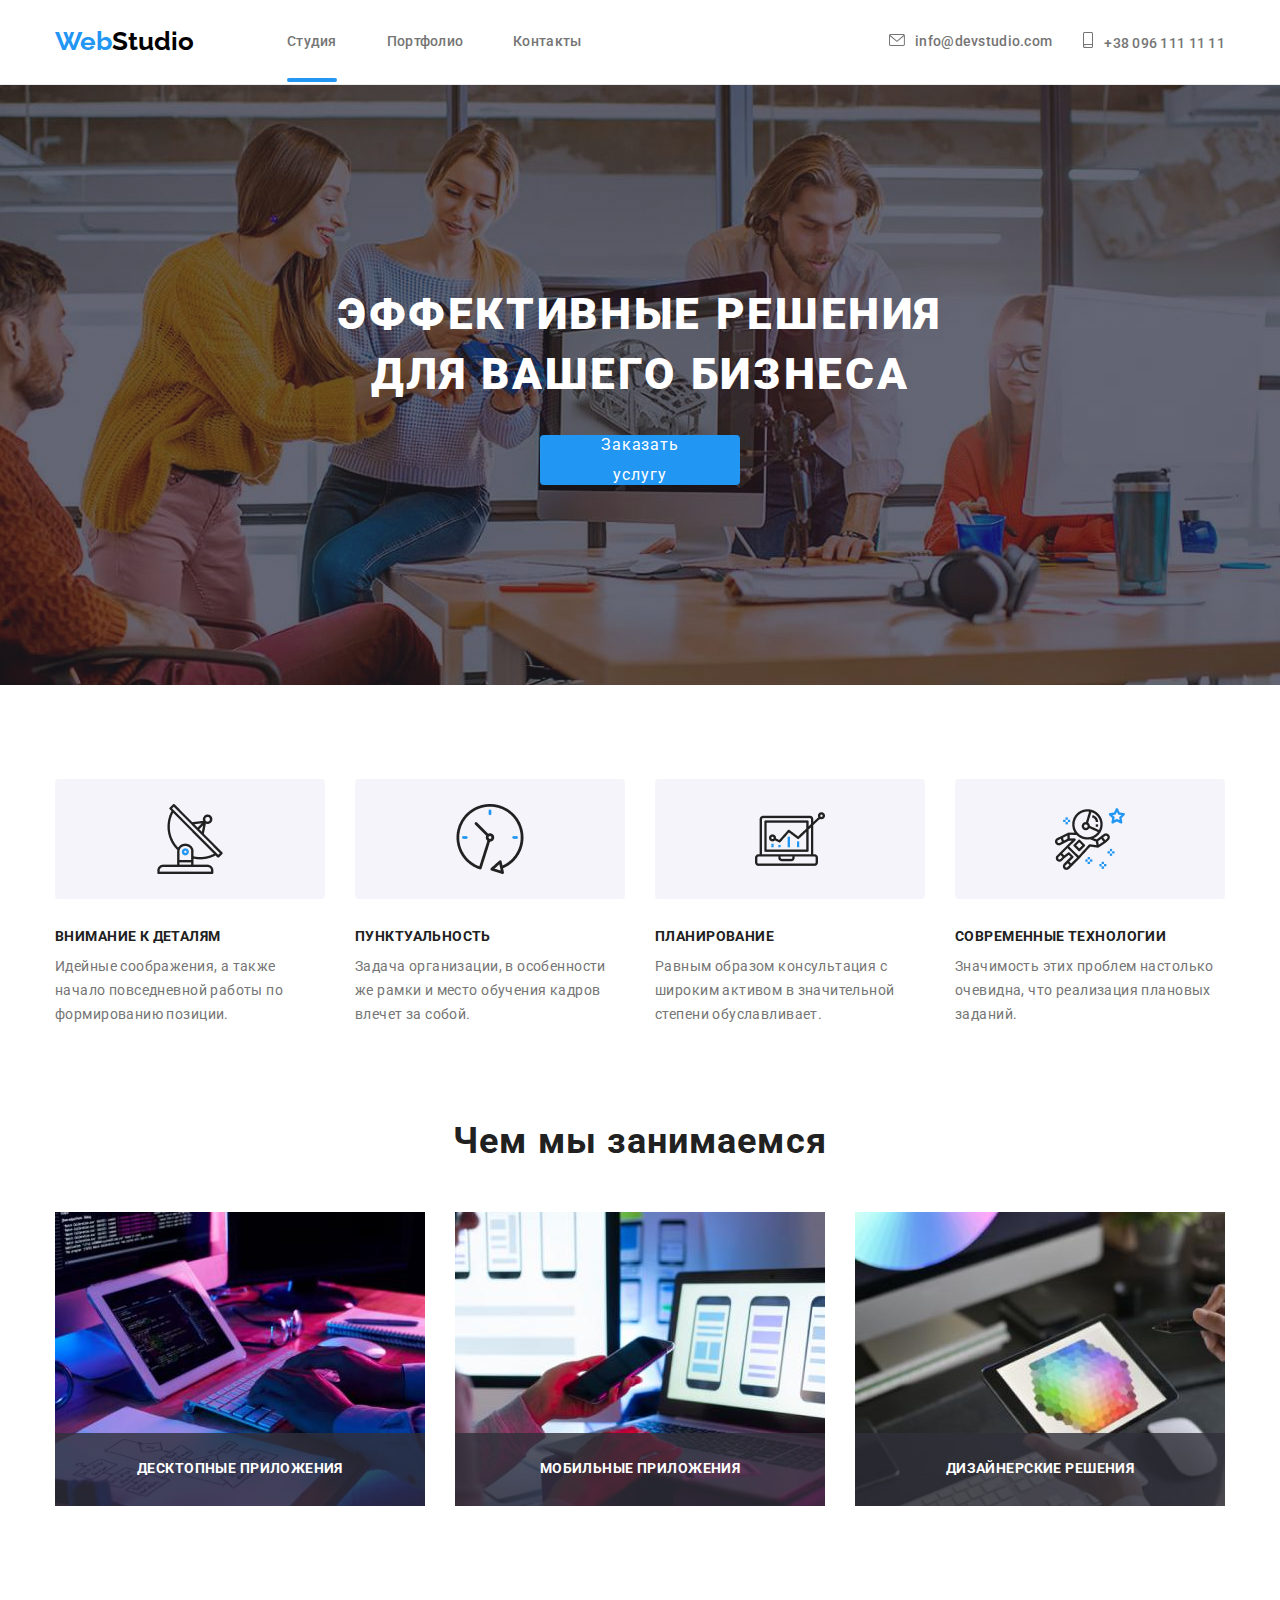
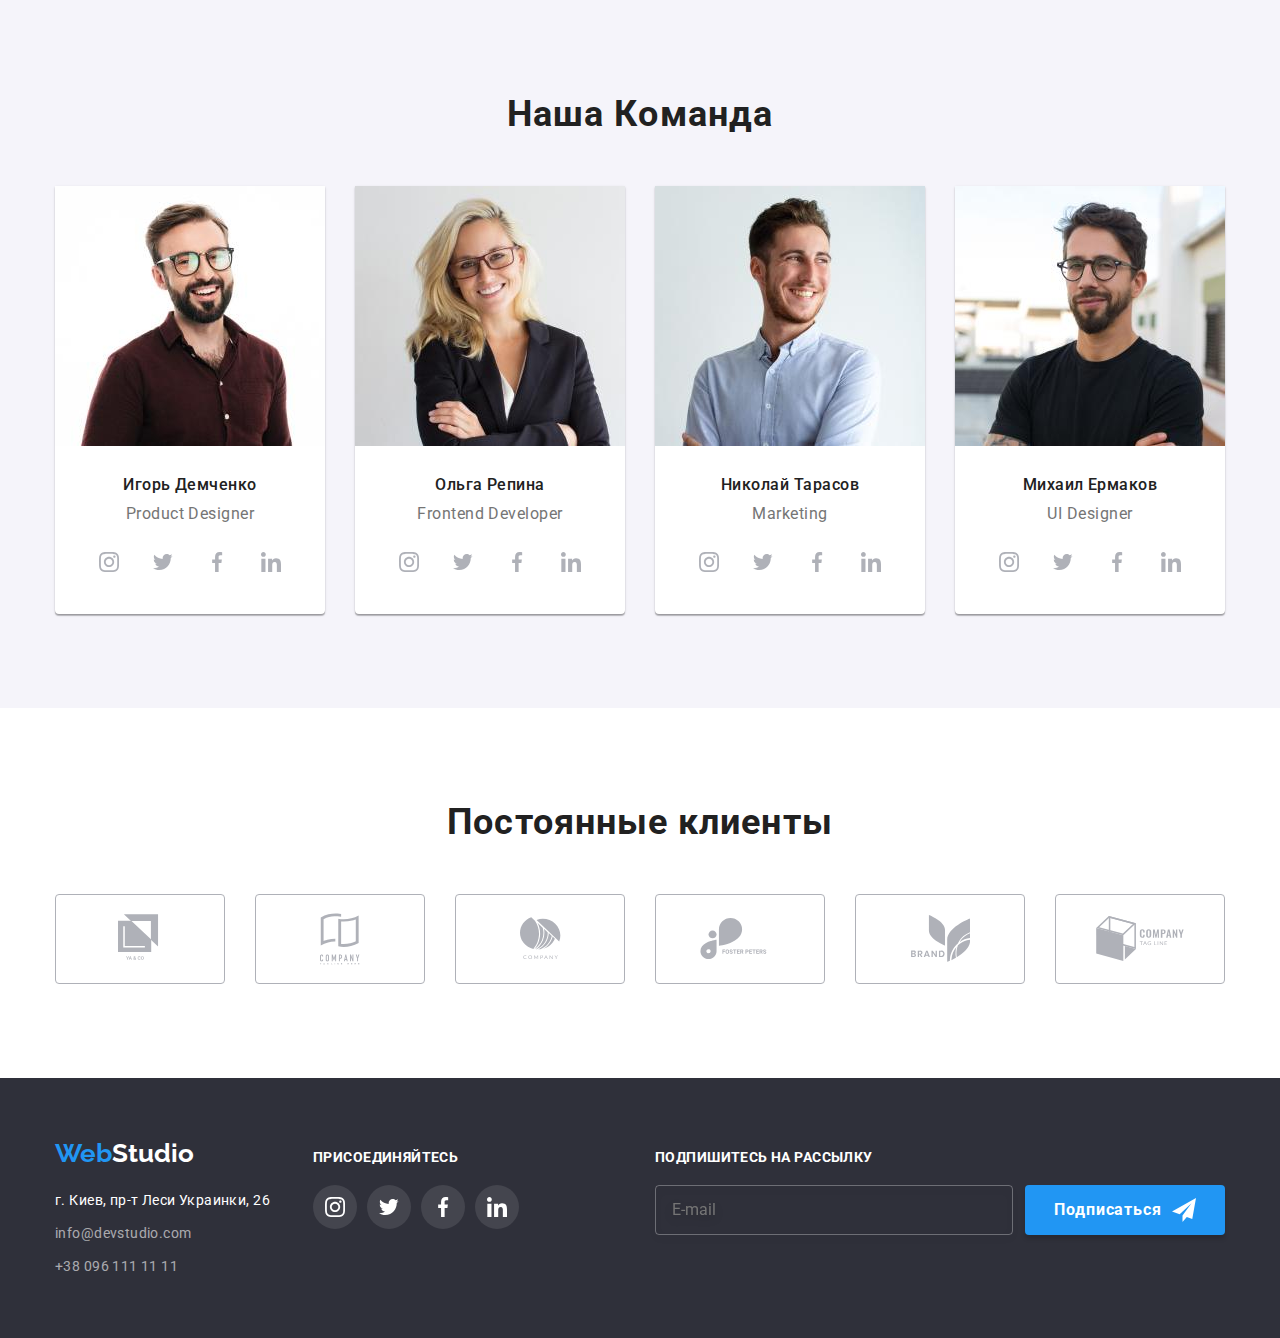
==== index.html @ f01209f8 "Резерв" ====
<!DOCTYPE html>
<html lang="ru">

<head>
  <meta charset="UTF-8" />
  <meta http-equiv="X-UA-Compatible" content="IE=edge" />
  <meta name="viewport" content="width=device-width, initial-scale=1.0" />
  <title>Document</title>
  <link rel="preconnect" href="https://fonts.gstatic.com" />
  <link href="https://fonts.googleapis.com/css2?family=Raleway:wght@700&family=Roboto:wght@400;500;700;900&display=swap"
    rel="stylesheet" />
  <link rel="stylesheet"
    href="https://cdnjs.cloudflare.com/ajax/libs/modern-normalize/1.0.0/modern-normalize.min.css" />
  <link rel="stylesheet" href="./css/main.min.css" />
</head>

<body>
  <!--Шапка-->
  <header class="page-header">
    <div class="container">
      <nav class="site-nav">
        <a class="site-nav__logo" href="./index.html">
          <span class="logo__word">Web</span><span class="logo__secword">Studio</span></a>
        <ul class="site-nav__list">
          <li class="site-nav__item">
            <a href="./index.html" class="site-nav__link site-nav__link--current">Студия</a>
          </li>
          <li class="site-nav__item">
            <a href="./portfolio.html" class="site-nav__link">Портфолио</a>
          </li>
          <li class="site-nav__item">
            <a href="/Контакты" class="site-nav__link">Контакты</a>
          </li>
        </ul>
        <ul class="site-nav__contacts">
          <li class="site-nav__contacts--list">
            <a href="mailto:info@devstudio.com" class="site-nav__link"><svg class="site-nav__icon--envelope" width="16" height="12">
                <use href="./images/icons.svg#icon-envelope"></use>
              </svg>info@devstudio.com</a>
          </li>
          <li class="site-nav__contacts--list">
            <a href="tel:+380961111111" class="site-nav__link">
              <svg class="site-nav__icon--smartphone" width="12" height="16">
                <use href="./images/icons.svg#icon-smartphone"></use>
              </svg>+38 096 111 11 11</a>
          </li>
        </ul>
      </nav>
    </div>
  </header>
  <main>
    <section class="hero">
      <div class="container">
        <h1 class="hero__title">
          Эффективные решения <br />
          для вашего бизнеса
        </h1>
        <a href="#" class="hero__button" data-modal-open>Заказать услугу</a>
      </div>
    </section>
          
            <!--Особенности-->
    <section class="features">
      <div class="container">
        <h2 class="features__title">Наши преимущества</h2>

        <ul class="advantages">
          <li class="advantages__item advantages__icon--antena">
            <h3 class="advantages__title">Внимание к деталям</h3>
            <p class="advantages__text">
              Идейные соображения, а также начало повседневной работы по
              формированию позиции.
            </p>
          </li>

          <li class="advantages__item advantages__icon--clock">
            <h3 class="advantages__title">Пунктуальность</h3>
            <p class="advantages__text">
              Задача организации, в особенности же рамки и место обучения
              кадров влечет за собой.
            </p>
          </li>

          <li class="advantages__item advantages__icon--diagram">
            <h3 class="advantages__title">Планирование</h3>
            <p class="advantages__text">
              Равным образом консультация с широким активом в значительной
              степени обуславливает.
            </p>
          </li>

          <li class="advantages__item advantages__icon--astronaut">
            <h3 class="advantages__title">Современные технологии</h3>
            <p class="advantages__text">
              Значимость этих проблем настолько очевидна, что реализация
              плановых заданий.
            </p>
          </li>
        </ul>
      </div>
    </section>

    <!--Чем мы занимаемся-->
    <section class="specialisation">
      <div class="container">
        <div class="specialisation__container">
          <h2 class="specialisation__title">Чем мы занимаемся</h2>
        </div>
        <ul class="thumb">
          <li class="thumb__photo">
            <img src="./images/workingtime.jpg" alt="Работа над проектом" width="370" />
            <p class="thumb__title">Десктопные приложения</p>
          </li>
          <li class="thumb__photo">
            <img src="./images/appcreating.jpg" alt="Разработка приложения" width="370" />
            <p class="thumb__title">Мобильные приложения</p>
          </li>
          <li class="thumb__photo">
            <img src="./images/palitra.jpg" alt="Палитра цветов" width="370" />
            <p class="thumb__title">Дизайнерские решения</p>
          </li>
        </ul>
      </div>
    </section>

    <!--Наша Команда-->
    <section class="our-team">
      <div class="container">
        <h2 class="our-team__title">Наша Команда</h2>
        <ul class="our-team__list">
          <li class="our-team__item">
            <img src="./images/IgorDemchenko.jpg" alt="Игорь Демченко" width="270" />
            <div class="cards">
              <h3 class="cards__title">Игорь Демченко</h3>
              <p class="cards__profession">Product Designer</p>
            </div>
            <ul class="socials">
              <li class="social__item">
                <a href="#" class="social__link">
                  <svg  width="20" height="20">
                    <use href="./images/icons.svg#icon-instagram"></use>
                  </svg></a>
              </li>
              <li class="social__item">
                <a href="#" class="social__link">
                  <svg  width="20" height="20">
                    <use href="./images/icons.svg#icon-bird"></use>
                  </svg></a>
              </li>
              <li class="social__item">
                <a href="#" class="social__link">
                  <svg width="20" height="20">
                    <use href="./images/icons.svg#icon-facebook"></use>
                  </svg></a>
              </li>
              <li class="social__item">
                <a href="#" class="social__link">
                  <svg width="20" height="20">
                    <use href="./images/icons.svg#icon-linkedin"></use>
                  </svg></a>
              </li>
            </ul>
          </li>

          <li class="our-team__item">
            <img src="./images/OlgaRepina.jpg" alt="Ольга Репина" width="270" />
            <div class="cards">
              <h3 class="cards__title">Ольга Репина</h3>
              <p class="cards__profession">Frontend Developer</p>
            </div>
            <ul class="socials">
              <li class="social__item">
                <a href="#" class="social__link">
                  <svg  width="20" height="20">
                    <use href="./images/icons.svg#icon-instagram"></use>
                  </svg></a>
              </li>
              <li class="social__item">
                <a href="#" class="social__link">
                  <svg  width="20" height="20">
                    <use href="./images/icons.svg#icon-bird"></use>
                  </svg></a>
              </li>
              <li class="social__item">
                <a href="#" class="social__link">
                  <svg  width="20" height="20">
                    <use href="./images/icons.svg#icon-facebook"></use>
                  </svg></a>
              </li>
              <li class="social__item">
                <a href="#" class="social__link">
                  <svg width="20" height="20">
                    <use href="./images/icons.svg#icon-linkedin"></use>
                  </svg></a>
              </li>
            </ul>
          </li>

          <li class="our-team__item">
            <img src="./images/NicolaiTarasov.jpg" alt="Николай Тарасов" width="270" />
            <div class="cards">
              <h3 class="cards__title">Николай Тарасов</h3>
              <p class="cards__profession">Marketing</p>
            </div>
            <ul class="socials">
              <li class="social__item">
                <a href="#" class="social__link">
                  <svg  width="20" height="20">
                    <use href="./images/icons.svg#icon-instagram"></use>
                  </svg></a>
              </li>
              <li class="social__item">
                <a href="#" class="social__link">
                  <svg  width="20" height="20">
                    <use href="./images/icons.svg#icon-bird"></use>
                  </svg></a>
              </li>
              <li class="social__item">
                <a href="#" class="social__link">
                  <svg  width="20" height="20">
                    <use href="./images/icons.svg#icon-facebook"></use>
                  </svg></a>
              </li>
              <li class="social__item">
                <a href="#" class="social__link">
                  <svg width="20" height="20">
                    <use href="./images/icons.svg#icon-linkedin"></use>
                  </svg></a>
              </li>
            </ul>
          </li>

          <li class="our-team__item">
            <img src="./images/MikhailErmakov.jpg" alt="Михаил Ермаков" width="270" />
            <div class="cards">
              <h3 class="cards__title">Михаил Ермаков</h3>
              <p class="cards__profession">UI Designer</p>
            </div>
            <ul class="socials">
              <li class="social__item">
                <a href="#" class="social__link">
                  <svg  width="20" height="20">
                    <use href="./images/icons.svg#icon-instagram"></use>
                  </svg></a>
              </li>
              <li class="social__item">
                <a href="#" class="social__link">
                  <svg  width="20" height="20">
                    <use href="./images/icons.svg#icon-bird"></use>
                  </svg></a>
              </li>
              <li class="social__item">
                <a href="#" class="social__link">
                  <svg  width="20" height="20">
                    <use href="./images/icons.svg#icon-facebook"></use>
                  </svg></a>
              </li>
              <li class="social__item">
                <a href="#" class="social__link">
                  <svg width="20" height="20">
                    <use href="./images/icons.svg#icon-linkedin"></use>
                  </svg></a>
              </li>
            </ul>
          </li>
        </ul>
      </div>
    </section>

    <!--Постоянные клиенты-->

    <section class="clients">
      <div class="container">
        <h2 class="clients__title">Постоянные клиенты</h2>
        <ul class="clients__list">
          <li class="clients__item">
            <a href="#" class="clients__link">
              <svg  width="44.27" height="49.23">
                <use href="./images/icons.svg#icon-logo-1"></use>
              </svg>
            </a>
          </li>

          <li class="clients__item">
            <a href="#" class="clients__link">
              <svg width="40" height="52">
                <use href="./images/icons.svg#icon-logo-2"></use>
              </svg>
            </a>
          </li>

          <li class="clients__item">
            <a href="#" class="clients__link">
              <svg width="41" height="42.6">
                <use href="./images/icons.svg#icon-logo-3"></use>
              </svg>
            </a>
          </li>

          <li class="clients__item">
            <a href="#" class="clients__link">
              <svg width="79.66" height="42.02">
                <use href="./images/icons.svg#icon-logo-4"></use>
              </svg>
            </a>
          </li>

          <li class="clients__item">
            <a href="#" class="clients__link">
              <svg width="59" height="47">
                <use href="./images/icons.svg#icon-logo-5"></use>
              </svg>
            </a>
          </li>

          <li class="clients__item">
            <a href="#" class="clients__link">
              <svg  width="88.48" height="45.44">
                <use href="./images/icons.svg#icon-logo-6"></use>
              </svg>
            </a>
          </li>
        </ul>
      </div>
    </section>
  </main>
  <!-- Подвал-->
  <footer class="footer">
        <div class="footer__design container">

      <div class="footer__container">
        <a class="footer__logo" href="./index.html">
          <span class="footer__logo--web">Web</span><span class="footer__logo--studio">Studio</span></a>
        <address>
          <ul class="footer-nav">
            <li class="footer-nav__item">
              <a class="footer-nav__link--address" href="г.Киев,пр-т-Леси-Украинки,26">
                г. Киев, пр-т Леси Украинки, 26</a>
            </li>
            <li class="footer-nav__item">
              <a class="footer-nav__link--contact" href="mailto:info@devstudio.com">info@devstudio.com</a>
            </li>

            <li class="footer-nav__item">
              <a class="footer-nav__link--contact" href="tel:+380961111111">+38 096 111 11 11</a>
            </li>
          </ul>
        </address>
      </div>
      <div class="join">
        <h2 class="join__title">Присоединяйтесь</h2>
        <ul class="join__list">
          <li class="join__item">
            <a href="#" class="join__link">
              <svg  width="20" height="20">
                <use href="./images/icons.svg#icon-instagram"></use>
              </svg></a>
          </li>
          <li class="join__item">
            <a href="#" class="join__link">
              <svg  width="20" height="20">
                <use href="./images/icons.svg#icon-bird"></use>
              </svg></a>
          </li>
          <li class="join__item">
            <a href="#" class="join__link">
              <svg  width="20" height="20">
                <use href="./images/icons.svg#icon-facebook"></use>
              </svg></a>
          </li>
          <li class="join__item">
            <a href="#" class="join__link">
              <svg width="20" height="20">
                <use href="./images/icons.svg#icon-linkedin"></use>
              </svg></a>
          </li>
        </ul>
      </div>
      <div class="form">
        <form>
          <h2 class="form__title">Подпишитесь на рассылку</h2>
          <div class="form__button">
            <input class="form__input" type="text" name="email" placeholder="E-mail" />
            <button type="submit" class="form__btn">
              Подписаться
              <svg class="form__icon--send" width="24" height="24">
                <use href="./images/icons.svg#icon-icon-send"></use>
              </svg>
            </button>
          </div>
        </form>
      </div>
    </div>
    
  </footer>
  <div class="backdrop is-hidden" data-modal>
    <div class="modal">
      <button type="button" class="modal__btn--close" data-modal-close>
        <svg class="modal__icon--close" width="18" height="18">
          <use href="./images/icons.svg#icon-close-modal"></use>
        </svg>
      </button>

      <form class="modal-form" autocomplete="off">
        <h3 class="modal-form__title">Оставьте свои данные, мы вам перезвоним</h3>
        <p class="modal-form__group">
          <label>Имя</label>
          <svg class="modal-form__icon--user" width="18" height="18">
            <use href="./images/icons.svg#icon-person-black"></use>
          </svg>
          <input class="modal-form__input" type="text" name="username" />
        </p>

        <p class="modal-form__group">
          <label>Телефон</label>

          <svg class="modal-form__icon--phone" width="18" height="18">
            <use href="./images/icons.svg#icon-phone-black"></use>
          </svg>
          <input class="modal-form__input" type="tel" name="tel" />
        </p>

        <p class="modal-form__group">
          <label>Почта</label>
          <input class="modal-form__input" type="email" name="email" />
          <svg class="modal-form__icon--email" width="18" height="18">
            <use href="./images/icons.svg#icon-email-black"></use>
          </svg>
        </p>

        <p class="modal-form__group">
          <label>Комментарий</label>
          <textarea class="modal-form__text--area" name="comments" rows="10" placeholder="Введите текст"></textarea>
        </p>

        <label class="modal-form__checkbox">
          <input class="modal-form__checkbox--input" type="checkbox" name="newsletter" />
          <span class="modal-form__icon--agree"></span>
          Соглашаюсь с рассылкой и принимаю
          <a href=" " class="modal-form__conditions">Условия договора</a>
        </label>

        <button class="modal-form__btn" type="submit">Отправить</button>
      </form>
    </div>
  </div>
  <script src="./js/modal.js"></script>
</body>

</html>
---- css/main.min.css ----
html{-webkit-box-sizing:border-box;box-sizing:border-box}*,*::before,*::after{-webkit-box-sizing:inherit;box-sizing:inherit}body{margin:0;font-family:Roboto;color:#212121}a{text-decoration:none}ul{padding:0;margin:0;list-style:none}h1,h2,h3,h4,h5,h6{margin:0}img{display:block;max-width:100%}p{color:#757575;font-size:14px}.container{width:1200px;padding-right:15px;padding-left:15px;margin-left:auto;margin-right:auto}.container-box{display:-webkit-box;display:-ms-flexbox;display:flex}.section{margin-top:0;margin-bottom:0}.what-we-do{margin:0;padding:0}.site-nav__logo{display:-webkit-box;display:-ms-flexbox;display:flex;padding-top:24px;padding-bottom:25px;margin:0;font-family:Raleway;font-weight:bold;font-size:26px;line-height:1.19;color:#000;text-decoration:none}.logo__word{color:#2196f3}.logo__secword{color:#000}.page-header{border-bottom:1px solid #ececec;min-height:80px}.site-nav{-webkit-box-align:center;-ms-flex-align:center;align-items:center;display:-webkit-box;display:-ms-flexbox;display:flex}.site-nav__list{margin-left:93px;-webkit-box-align:center;-ms-flex-align:center;align-items:center;display:-webkit-box;display:-ms-flexbox;display:flex}.site-nav__link{padding-top:32px;padding-bottom:32px;font-weight:500;font-size:14px;line-height:1.14;letter-spacing:0.02em;color:#212121;-webkit-transition:color 250ms cubic-bezier(0.4, 0, 0.2, 1),fill 250ms cubic-bezier(0.4, 0, 0.2, 1);transition:color 250ms cubic-bezier(0.4, 0, 0.2, 1),fill 250ms cubic-bezier(0.4, 0, 0.2, 1)}.site-nav__link:hover,.site-nav__link:focus{color:#2196f3}.site-nav__link--page{color:#2196f3}.site-nav__link--current{position:relative;font-weight:500;font-size:14px;text-decoration:none;letter-spacing:0.02em;line-height:1.15;color:#212121;padding:10px 0 10px 0;text-decoration:none;-webkit-transition:color 250ms cubic-bezier(0.4, 0, 0.2, 1),fill 250ms cubic-bezier(0.4, 0, 0.2, 1);transition:color 250ms cubic-bezier(0.4, 0, 0.2, 1),fill 250ms cubic-bezier(0.4, 0, 0.2, 1)}.site-nav__link--current::after{content:'';position:absolute;display:block;width:100%;height:4px;margin-top:28px;border-radius:2px;background-color:#2196f3;-webkit-transition:opacity 250ms cubic-bezier(0.4, 0, 0.2, 1);transition:opacity 250ms cubic-bezier(0.4, 0, 0.2, 1)}.site-nav__contacts{-webkit-box-pack:center;-ms-flex-pack:center;justify-content:center;margin-left:auto;-webkit-box-align:center;-ms-flex-align:center;align-items:center;display:-webkit-box;display:-ms-flexbox;display:flex}.site-nav__item+.site-nav__item{margin-left:50px;padding:0}.site-nav__contacts--list{fill:#757575;color:#757575;display:-webkit-inline-box;display:-ms-inline-flexbox;display:inline-flex;padding:0;-webkit-box-align:center;-ms-flex-align:center;align-items:center;margin-left:30px;border:none}.site-nav__contacts--list:hover,.site-nav__contacts--list:focus{fill:#2196f3}.site-nav__contacts--list:first-child{margin-left:0px}.site-nav__link{margin:0;display:block;padding-top:32px;padding-bottom:32px;font-weight:500;font-size:14px;line-height:1.14;letter-spacing:0.02em;color:#757575;-webkit-transition:color 250ms cubic-bezier(0.4, 0, 0.2, 1),fill 250ms cubic-bezier(0.4, 0, 0.2, 1);transition:color 250ms cubic-bezier(0.4, 0, 0.2, 1),fill 250ms cubic-bezier(0.4, 0, 0.2, 1)}.site-nav__link:hover,.site-nav__link:focus{color:#2196f3}.site-nav__icon--envelope{margin-right:10px}.site-nav__icon--smartphone{margin-right:10px}.hero{max-width:1600px;height:600px;padding-bottom:200px;padding-top:200px;margin-right:auto;margin-left:auto;text-align:center;background:#2f303a;background-image:-webkit-gradient(linear, left top, right top, from(rgba(47,48,58,0.4)), to(rgba(47,48,58,0.4))),url(../images/hero.jpg);background-image:linear-gradient(to right, rgba(47,48,58,0.4), rgba(47,48,58,0.4)),url(../images/hero.jpg);background-position:center}.hero__title{text-align:center;margin-top:0;margin-bottom:30px;font-weight:900;font-size:44px;line-height:1.36;letter-spacing:0.06em;text-transform:uppercase;color:#fff}.hero__button{padding:10px 32px;margin:inherit;width:200px;height:50px;background-color:#2196f3;border-radius:4px;color:#fff;cursor:pointer;font-size:16px;line-height:1.87;display:-webkit-box;display:-ms-flexbox;display:flex;-webkit-box-align:center;-ms-flex-align:center;align-items:center;text-align:center;letter-spacing:0.06em;-webkit-transition:background-color 250ms cubic-bezier(0.4, 0, 0.2, 1),color 250ms cubic-bezier(0.4, 0, 0.2, 1);transition:background-color 250ms cubic-bezier(0.4, 0, 0.2, 1),color 250ms cubic-bezier(0.4, 0, 0.2, 1)}.hero__button:hover,.hero__button:focus{color:#f5f5d7;background-color:#0089fa}.features{padding:94px 0 94px 0}.features__title{overflow:hidden;position:absolute;clip:rect(1px 1px 1px 1px);clip:rect(1px, 1px, 1px, 1px);padding:0;border:0;height:1px;width:1px}.advantages{display:-webkit-box;display:-ms-flexbox;display:flex}.advantages__title{margin-top:0;margin-bottom:0;font-weight:bold;font-size:14px;line-height:1.14;letter-spacing:0.03em;text-transform:uppercase;color:#212121}.advantages__text{margin:0;margin-top:10px;font-size:14px;line-height:1.71;letter-spacing:0.03em;color:#757575}.advantages__item:not(:last-child){margin-right:30px}.advantages__item.advantages__icon--antena::before{content:'';display:block;width:270px;height:120px;margin-bottom:30px;background:#f5f4fa;background-image:url("../images/Group.png");background-size:70px 70px contain;background-repeat:no-repeat;background-position:center;border-radius:4px}.advantages__item.advantages__icon--clock::before{content:'';display:block;width:270px;height:120px;margin-bottom:30px;background:#f5f4fa;background-image:url("../images/clock.png");background-size:70px 70px contain;background-repeat:no-repeat;background-position:center;border-radius:4px}.advantages__item.advantages__icon--diagram::before{content:'';display:block;width:270px;height:120px;margin-bottom:30px;background:#f5f4fa;background-image:url("../images/diagram.png");background-size:70px 70px contain;background-repeat:no-repeat;background-position:center;border-radius:4px}.advantages__item.advantages__icon--astronaut::before{content:'';display:block;width:270px;height:120px;margin-bottom:30px;background:#f5f4fa;background-image:url("../images/astronaut.png");background-size:70px 70px contain;background-repeat:no-repeat;background-position:center;border-radius:4px}.specialisation{padding-bottom:94px}.specialisation__container{margin:0;padding:0}.specialisation__title{margin:0;font-size:36px;line-height:1.16;text-align:center;letter-spacing:0.03em;color:#212121}.thumb{margin-top:50px;display:-webkit-box;display:-ms-flexbox;display:flex}.thumb .thumb__photo{max-width:100%;margin-right:30px}.thumb .thumb__photo.thumb__photo:first-child{margin-left:0px}.thumb .thumb__photo.thumb__photo:last-child{margin-right:0px}.thumb__photo{position:relative}.thumb__title{position:absolute;content:'';bottom:0;right:0;margin:0;padding:27px;width:100%;height:25%;background:rgba(47,48,58,0.8);font-weight:bold;font-size:14px;line-height:16px;text-align:center;letter-spacing:0.03em;text-transform:uppercase;color:#fff}.our-team{padding:94px 0;background:#f5f4fa}.our-team__title{margin:0;padding:0;font-size:36px;line-height:1.16;text-align:center;letter-spacing:0.03em;color:#212121}.our-team__list{padding:0;margin-top:50px;display:-webkit-box;display:-ms-flexbox;display:flex;max-width:100%}.our-team__list .our-team__item{margin-left:0;margin-right:30px;margin-top:0;margin-bottom:0;background-color:#fff;-webkit-box-shadow:0px 1px 3px rgba(0,0,0,0.12),0px 1px 1px rgba(0,0,0,0.14),0px 2px 1px rgba(0,0,0,0.2);box-shadow:0px 1px 3px rgba(0,0,0,0.12),0px 1px 1px rgba(0,0,0,0.14),0px 2px 1px rgba(0,0,0,0.2);border-radius:0px 0px 4px 4px}.our-team__list .our-team__item:first-child{margin-left:0px}.our-team__list .our-team__item:last-child{margin-right:0px}.cards{padding:30px 0 16px}.cards__title{font-weight:500;font-size:16px;line-height:1.18;text-align:center;letter-spacing:0.03em;color:#212121}.cards__profession{padding-top:10px;margin:0;font-size:16px;line-height:1.18;text-align:center;letter-spacing:0.03em;color:#757575}.socials{display:-webkit-box;display:-ms-flexbox;display:flex;-webkit-box-pack:center;-ms-flex-pack:center;justify-content:center;-webkit-box-align:center;-ms-flex-align:center;align-items:center}.social__item:not(:last-child){margin-right:10px}.social__link{display:-webkit-box;display:-ms-flexbox;display:flex;-webkit-box-pack:center;-ms-flex-pack:center;justify-content:center;-webkit-box-align:center;-ms-flex-align:center;align-items:center;margin-bottom:30px;width:44px;height:44px;border-radius:50%;-webkit-transition:color 250ms cubic-bezier(0.4, 0, 0.2, 1),fill 250ms cubic-bezier(0.4, 0, 0.2, 1);transition:color 250ms cubic-bezier(0.4, 0, 0.2, 1),fill 250ms cubic-bezier(0.4, 0, 0.2, 1);fill:#afb1b8}.social__link:hover,.social__link:focus{background-color:#2196f3;fill:#fff}.clients{padding:94px 0 94px 0}.clients__title{margin:0;font-size:36px;line-height:1.16;text-align:center;letter-spacing:0.03em;color:#212121}.clients__list{display:-webkit-box;display:-ms-flexbox;display:flex;margin:0px;padding:0px;margin-top:50px}.clients__item:not(:last-child){margin-right:30px}.clients__link{content:'';-webkit-box-pack:center;-ms-flex-pack:center;justify-content:center;-webkit-box-align:center;-ms-flex-align:center;align-items:center;display:-webkit-box;display:-ms-flexbox;display:flex;width:170px;height:90px;border-radius:4px;fill:#afb1b8;border:1px solid #afb1b8;-webkit-transition:color 250ms cubic-bezier(0.4, 0, 0.2, 1),fill 250ms cubic-bezier(0.4, 0, 0.2, 1);transition:color 250ms cubic-bezier(0.4, 0, 0.2, 1),fill 250ms cubic-bezier(0.4, 0, 0.2, 1)}.clients__link:hover,.clients__link:focus{fill:#2196f3;border:1px solid #2196f3}.footer{display:-webkit-box;display:-ms-flexbox;display:flex;-webkit-box-align:baseline;-ms-flex-align:baseline;align-items:baseline;margin-left:auto;margin-right:auto;padding-top:60px;padding-bottom:60px;background-color:#2f303a}.footer__design{display:-webkit-box;display:-ms-flexbox;display:flex;-webkit-box-align:baseline;-ms-flex-align:baseline;align-items:baseline;-webkit-box-pack:justify;-ms-flex-pack:justify;justify-content:space-between}.footer__design__container{margin-right:70px}.footer__logo{display:-webkit-box;display:-ms-flexbox;display:flex;margin-bottom:20px;font-family:Raleway;font-weight:bold;font-size:26px;line-height:1.19;color:#000;text-decoration:none}.footer__logo--web{color:#2196f3}.footer__logo--studio{color:#fff}.footer-nav__item+.footer-nav__item{margin-top:9px}.footer-nav__item:first-child{margin-top:0}.footer-nav__item:last-child{margin-bottom:0}.footer-nav__link--address{font-style:normal;font-size:14px;line-height:1.71;letter-spacing:0.03em;background-color:#2f303a;color:#fff;-webkit-transition:color 250ms cubic-bezier(0.4, 0, 0.2, 1),fill 250ms cubic-bezier(0.4, 0, 0.2, 1);transition:color 250ms cubic-bezier(0.4, 0, 0.2, 1),fill 250ms cubic-bezier(0.4, 0, 0.2, 1)}.footer-nav__link--address:hover,.footer-nav__link--address:focus{color:#2196f3}.footer-nav__link--contact{font-style:normal;font-size:14px;line-height:1.71;letter-spacing:0.03em;background:var(--background);color:rgba(255,255,255,0.6);-webkit-transition:color 250ms cubic-bezier(0.4, 0, 0.2, 1),fill 250ms cubic-bezier(0.4, 0, 0.2, 1);transition:color 250ms cubic-bezier(0.4, 0, 0.2, 1),fill 250ms cubic-bezier(0.4, 0, 0.2, 1)}.footer-nav__link--contact:hover,.footer-nav__link--contact:focus{color:#2196f3}.join{display:inline-block;-webkit-box-align:baseline;-ms-flex-align:baseline;align-items:baseline;left:516px;top:72px;width:206px;height:80px}.join__title{margin-bottom:20px;font-weight:bold;font-size:14px;line-height:16px;letter-spacing:0.03em;text-transform:uppercase;color:#fff}.join__list{display:-webkit-box;display:-ms-flexbox;display:flex}.join__item{display:inline-block;width:44px;height:44px;background-color:rgba(255,255,255,0.1);border-radius:50%}.join__item:not(:last-child){margin-right:10px}.join__link{display:-webkit-box;display:-ms-flexbox;display:flex;-webkit-box-pack:center;-ms-flex-pack:center;justify-content:center;-webkit-box-align:center;-ms-flex-align:center;align-items:center;width:100%;height:100%;fill:#fff;border-radius:50%;-webkit-transition:background-color 250ms cubic-bezier(0.4, 0, 0.2, 1),fill 250ms cubic-bezier(0.4, 0, 0.2, 1);transition:background-color 250ms cubic-bezier(0.4, 0, 0.2, 1),fill 250ms cubic-bezier(0.4, 0, 0.2, 1)}.join__link:hover,.join__link:focus{background-color:#2196f3;fill:#fff}.form{margin:0px;padding-left:93px}.form__title{margin-bottom:20px;font-weight:bold;font-size:14px;line-height:16px;letter-spacing:0.03em;text-transform:uppercase;color:#fff}.form__button{display:-webkit-box;display:-ms-flexbox;display:flex}.form__input{width:358px;height:50px;padding-left:16px;color:rgba(255,255,255,0.6);background:transparent;border:1px solid rgba(255,255,255,0.3);-webkit-box-sizing:border-box;box-sizing:border-box;-webkit-filter:drop-shadow(0px 4px 4px rgba(0,0,0,0.15));filter:drop-shadow(0px 4px 4px rgba(0,0,0,0.15));border-radius:4px}.form__btn{display:-webkit-box;display:-ms-flexbox;display:flex;-webkit-box-pack:center;-ms-flex-pack:center;justify-content:center;-webkit-box-align:center;-ms-flex-align:center;align-items:center;width:200px;height:50px;margin-left:12px;background-color:#2196f3;border-radius:4px;color:#fff;cursor:pointer;font-weight:bold;font-size:16px;line-height:1.87;-webkit-box-shadow:0px 4px 4px rgba(0,0,0,0.15);box-shadow:0px 4px 4px rgba(0,0,0,0.15);border:none;border-radius:4px;letter-spacing:0.06em;-webkit-transition:background-color 250ms cubic-bezier(0.4, 0, 0.2, 1),color 250ms cubic-bezier(0.4, 0, 0.2, 1),-webkit-box-shadow 250ms cubic-bezier(0.4, 0, 0.2, 1);transition:background-color 250ms cubic-bezier(0.4, 0, 0.2, 1),color 250ms cubic-bezier(0.4, 0, 0.2, 1),-webkit-box-shadow 250ms cubic-bezier(0.4, 0, 0.2, 1);transition:background-color 250ms cubic-bezier(0.4, 0, 0.2, 1),color 250ms cubic-bezier(0.4, 0, 0.2, 1),box-shadow 250ms cubic-bezier(0.4, 0, 0.2, 1);transition:background-color 250ms cubic-bezier(0.4, 0, 0.2, 1),color 250ms cubic-bezier(0.4, 0, 0.2, 1),box-shadow 250ms cubic-bezier(0.4, 0, 0.2, 1),-webkit-box-shadow 250ms cubic-bezier(0.4, 0, 0.2, 1)}.form__btn:hover,.form__btn:focus{color:#f5f5d7;background-color:#0089fa;-webkit-box-shadow:0px 4px 4px rgba(0,0,0,0.15);box-shadow:0px 4px 4px rgba(0,0,0,0.15)}.form__icon--send{width:24px;height:24px;margin-left:10px;fill:#fff}.backdrop{position:fixed;left:0px;top:0px;opacity:1;width:100%;height:100%;background-color:rgba(0,0,0,0.2);-webkit-transition:opacity 250ms cubic-bezier(0.4, 0, 0.2, 1);transition:opacity 250ms cubic-bezier(0.4, 0, 0.2, 1)}.backdrop.is-hidden{visibility:hidden;opacity:0;pointer-events:none}.modal{position:absolute;top:50%;left:50%;-webkit-transform:translate(-50%, -50%) scale(1);transform:translate(-50%, -50%) scale(1);-webkit-transition:-webkit-transform 250ms cubic-bezier(0.4, 0, 0.2, 1);transition:-webkit-transform 250ms cubic-bezier(0.4, 0, 0.2, 1);transition:transform 250ms cubic-bezier(0.4, 0, 0.2, 1);transition:transform 250ms cubic-bezier(0.4, 0, 0.2, 1), -webkit-transform 250ms cubic-bezier(0.4, 0, 0.2, 1);width:528px;height:581px;background-color:#fff;-webkit-box-shadow:0px 1px 3px rgba(0,0,0,0.12),0px 1px 1px rgba(0,0,0,0.14),0px 2px 1px rgba(0,0,0,0.2);box-shadow:0px 1px 3px rgba(0,0,0,0.12),0px 1px 1px rgba(0,0,0,0.14),0px 2px 1px rgba(0,0,0,0.2);border-radius:4px}.modal__btn--close{position:absolute;top:8px;right:8px;cursor:pointer;-webkit-box-align:center;-ms-flex-align:center;align-items:center;-webkit-box-sizing:border-box;box-sizing:border-box;width:30px;height:30px;border-radius:50%;background-color:var(--white-color);border:1px solid rgba(0,0,0,0.1)}.modal__icon--close{position:absolute;left:18%;top:20%;width:18px;height:18px}.modal__icon--close:hover,.modal__icon--close:focus{fill:#2196f3;-webkit-transition:fill 250ms cubic-bezier(0.4, 0, 0.2, 1);transition:fill 250ms cubic-bezier(0.4, 0, 0.2, 1)}.modal-form{display:-webkit-box;display:-ms-flexbox;display:flex;-webkit-box-orient:vertical;-webkit-box-direction:normal;-ms-flex-direction:column;flex-direction:column;margin-top:0px;text-align:left;-webkit-box-align:center;-ms-flex-align:center;align-items:center;-webkit-box-pack:center;-ms-flex-pack:center;justify-content:center}.modal-form__title{font-weight:bold;font-size:20px;line-height:23px;text-align:center;letter-spacing:0.03em;color:#212121;padding:40px 40px 12px 40px}.modal-form__group{position:relative;margin:0px;padding-bottom:10px;padding-right:40px;padding-left:40px;font-size:12px;line-height:1.16;letter-spacing:0.01em;color:#757575}.modal-form__group:focus-within .modal-form__icon--user{fill:#2196f3}.modal-form__group:focus-within .modal-form__icon--phone{fill:#2196f3}.modal-form__group:focus-within .modal-form__icon--email{fill:#2196f3}.modal-form__icon--user{position:absolute;top:55%;left:53px;-webkit-transform:translateY(-50%);transform:translateY(-50%);-webkit-transition:fill 250ms cubic-bezier(0.4, 0, 0.2, 1);transition:fill 250ms cubic-bezier(0.4, 0, 0.2, 1)}.modal-form__icon--phone{position:absolute;top:55%;left:53px;-webkit-transition:fill 250ms cubic-bezier(0.4, 0, 0.2, 1);transition:fill 250ms cubic-bezier(0.4, 0, 0.2, 1);-webkit-transform:translateY(-50%);transform:translateY(-50%);transition:fill 250ms cubic-bezier(0.4, 0, 0.2, 1)}.modal-form__icon--email{position:absolute;top:55%;left:53px;-webkit-transform:translateY(-50%);transform:translateY(-50%);-webkit-transition:fill 250ms cubizc-bezier(0.4, 0, 0.2, 1);transition:fill 250ms cubizc-bezier(0.4, 0, 0.2, 1)}.modal-form__input{width:448px;height:40px;margin-top:4px;padding-left:42px;background:transparent;cursor:pointer;outline:none;border:1px solid rgba(33,33,33,0.2);-webkit-box-sizing:border-box;box-sizing:border-box;border-radius:4px;-webkit-transition:border-color 250ms cubic-bezier(0.4, 0, 0.2, 1);transition:border-color 250ms cubic-bezier(0.4, 0, 0.2, 1)}.modal-form__input:focus,.modal-form__input:hover{border-color:#2196f3}.modal-form__text--area{margin-top:4px;padding:12px 16px;width:448px;height:120px;font-size:12px;line-height:1.14;letter-spacing:0.01em;resize:none;outline:none;color:rgba(117,117,117,0.5);border:1px solid rgba(33,33,33,0.2);-webkit-box-sizing:border-box;box-sizing:border-box;border-radius:4px;-webkit-transition:border-color 250ms cubic-bezier(0.4, 0, 0.2, 1);transition:border-color 250ms cubic-bezier(0.4, 0, 0.2, 1)}.modal-form__text--area:focus,.modal-form__text--area:hover{border-color:#2196f3}.modal-form__checkbox{padding-bottom:20px;margin-left:24px;font-size:14px;line-height:1.71;letter-spacing:0.03em;color:#757575}.modal-form__checkbox--input{position:absolute;left:53px;top:74.4%;width:16px;height:15px;-webkit-appearance:none;-moz-appearance:none;appearance:none;outline:none}.modal-form__checkbox--input:checked+.modal-form__icon--agree{background-image:url(../images/check.svg);background-color:#2196f3;background-size:contain;-webkit-box-align:center;-ms-flex-align:center;align-items:center;border:none}.modal-form__icon--agree{position:absolute;top:75.4%;left:53px;-webkit-transform:translateY(-50%);transform:translateY(-50%);cursor:pointer;width:16px;height:15px;border-radius:4px;border:2px solid #212121}.modal-form__conditions{font-size:14px;line-height:1.71;letter-spacing:0.03em;-webkit-text-decoration-line:underline;text-decoration-line:underline;color:#2196f3;-webkit-transition:color 250ms cubic-bezier(0.4, 0, 0.2, 1);transition:color 250ms cubic-bezier(0.4, 0, 0.2, 1)}.modal-form__conditions:focus,.modal-form__conditions:hover{color:#0089fa}.modal-form__btn{-webkit-box-align:center;-ms-flex-align:center;align-items:center;font-family:Roboto;font-style:normal;font-weight:bold;letter-spacing:0.06em;-webkit-box-pack:center;-ms-flex-pack:center;justify-content:center;padding:10px 32px;margin:0px 164px 0px 164px;width:200px;height:50px;background-color:#2196f3;border-radius:4px;border:none;color:#fff;cursor:pointer;font-size:16px;line-height:1.87;-webkit-transition:background-color 250ms cubic-bezier(0.4, 0, 0.2, 1),color 250ms cubic-bezier(0.4, 0, 0.2, 1);transition:background-color 250ms cubic-bezier(0.4, 0, 0.2, 1),color 250ms cubic-bezier(0.4, 0, 0.2, 1)}.modal-form__btn:hover,.modal-form__btn:focus{color:#f5f5d7;background-color:#0089fa;-webkit-box-shadow:0px 4px 4px rgba(0,0,0,0.15);box-shadow:0px 4px 4px rgba(0,0,0,0.15)}.buttons{padding-top:94px;padding-bottom:94px}.buttons__block{padding:0;margin:0;display:none}.buttons__list{margin-bottom:50px;padding:0;display:-webkit-box;display:-ms-flexbox;display:flex;-webkit-box-pack:center;-ms-flex-pack:center;justify-content:center}.buttons__list .buttons__btn{padding:6px 22px 6px 22px;border-radius:4px;border:none;cursor:pointer;background:#f5f4fa;font-family:inherit;font-weight:500;font-size:16px;line-height:1.62;letter-spacing:0.03em;color:#212121;-webkit-transition:background 250ms cubic-bezier(0.4, 0, 0.2, 1),color 250ms cubic-bezier(0.4, 0, 0.2, 1),border-radius 250ms cubic-bezier(0.4, 0, 0.2, 1),-webkit-box-shadow 250ms cubic-bezier(0.4, 0, 0.2, 1);transition:background 250ms cubic-bezier(0.4, 0, 0.2, 1),color 250ms cubic-bezier(0.4, 0, 0.2, 1),border-radius 250ms cubic-bezier(0.4, 0, 0.2, 1),-webkit-box-shadow 250ms cubic-bezier(0.4, 0, 0.2, 1);transition:background 250ms cubic-bezier(0.4, 0, 0.2, 1),color 250ms cubic-bezier(0.4, 0, 0.2, 1),box-shadow 250ms cubic-bezier(0.4, 0, 0.2, 1),border-radius 250ms cubic-bezier(0.4, 0, 0.2, 1);transition:background 250ms cubic-bezier(0.4, 0, 0.2, 1),color 250ms cubic-bezier(0.4, 0, 0.2, 1),box-shadow 250ms cubic-bezier(0.4, 0, 0.2, 1),border-radius 250ms cubic-bezier(0.4, 0, 0.2, 1),-webkit-box-shadow 250ms cubic-bezier(0.4, 0, 0.2, 1)}.buttons__list .buttons__btn:hover,.buttons__list .buttons__btn:focus{background-color:#2196f3;color:#fff}.buttons__list>.buttons__link{margin-right:9px}.buttons__list>.buttons__link:last-child{margin-right:0}.buttons__list>.buttons__link:hover,.buttons__list>.buttons__link:focus{-webkit-box-shadow:0px 3px 1px rgba(0,0,0,0.1),0px 1px 2px rgba(0,0,0,0.08),0px 2px 2px rgba(0,0,0,0.12);box-shadow:0px 3px 1px rgba(0,0,0,0.1),0px 1px 2px rgba(0,0,0,0.08),0px 2px 2px rgba(0,0,0,0.12)}.content__cards--list{display:-webkit-box;display:-ms-flexbox;display:flex;-ms-flex-wrap:wrap;flex-wrap:wrap;padding:0;margin:0;margin-left:-30px;margin-top:-30px}.content__cards--item{-ms-flex-preferred-size:calc(100% / 3 - 30px);flex-basis:calc(100% / 3 - 30px);margin-left:30px;margin-top:30px;background:#fff;border:1px solid #eeeeee}.content__cards--item:hover,.content__cards--item:focus{cursor:pointer;background:#fff;border:1px solid #eeeeee;-webkit-box-sizing:border-box;box-sizing:border-box;-webkit-box-shadow:0px 1px 1px rgba(0,0,0,0.12),0px 4px 4px rgba(0,0,0,0.06),1px 4px 6px rgba(0,0,0,0.16);box-shadow:0px 1px 1px rgba(0,0,0,0.12),0px 4px 4px rgba(0,0,0,0.06),1px 4px 6px rgba(0,0,0,0.16);-webkit-transition:background 250ms cubic-bezier(0.4, 0, 0.2, 1),-webkit-box-sizing 250ms cubic-bezier(0.4, 0, 0.2, 1),-webkit-box-shadow 250ms cubic-bezier(0.4, 0, 0.2, 1);transition:background 250ms cubic-bezier(0.4, 0, 0.2, 1),-webkit-box-sizing 250ms cubic-bezier(0.4, 0, 0.2, 1),-webkit-box-shadow 250ms cubic-bezier(0.4, 0, 0.2, 1);transition:background 250ms cubic-bezier(0.4, 0, 0.2, 1),box-sizing 250ms cubic-bezier(0.4, 0, 0.2, 1),box-shadow 250ms cubic-bezier(0.4, 0, 0.2, 1);transition:background 250ms cubic-bezier(0.4, 0, 0.2, 1),box-sizing 250ms cubic-bezier(0.4, 0, 0.2, 1),box-shadow 250ms cubic-bezier(0.4, 0, 0.2, 1),-webkit-box-sizing 250ms cubic-bezier(0.4, 0, 0.2, 1),-webkit-box-shadow 250ms cubic-bezier(0.4, 0, 0.2, 1)}.content__cards--item:hover .content__cards--overlay{-webkit-transform:translatey(0);transform:translatey(0)}.content__cards--box{position:relative;width:100%;overflow:hidden}.content__cards--box:hover.content__cards--overlay{-webkit-transform:translatey(0);transform:translatey(0)}.content__cards--overlay{position:absolute;top:0;left:0;width:100%;height:100%;background-color:rgba(33,150,243,0.9);-webkit-transform:translatey(100%);transform:translatey(100%);-webkit-transition:-webkit-transform 250ms cubic-bezier(0.4, 0, 0.2, 1);transition:-webkit-transform 250ms cubic-bezier(0.4, 0, 0.2, 1);transition:transform 250ms cubic-bezier(0.4, 0, 0.2, 1);transition:transform 250ms cubic-bezier(0.4, 0, 0.2, 1), -webkit-transform 250ms cubic-bezier(0.4, 0, 0.2, 1)}.content__cards--overlay>p{content:'';padding:63px 24px;margin:0px;font-size:18px;line-height:1.5;letter-spacing:0.03em;color:#fff}.card{padding:20px 24px}.card__title{font-size:18px;line-height:2;letter-spacing:0.06em;color:#212121}.card__category{margin:0;font-size:16px;line-height:1.87;letter-spacing:0.03em;color:#757575}
/*# sourceMappingURL=main.min.css.map */
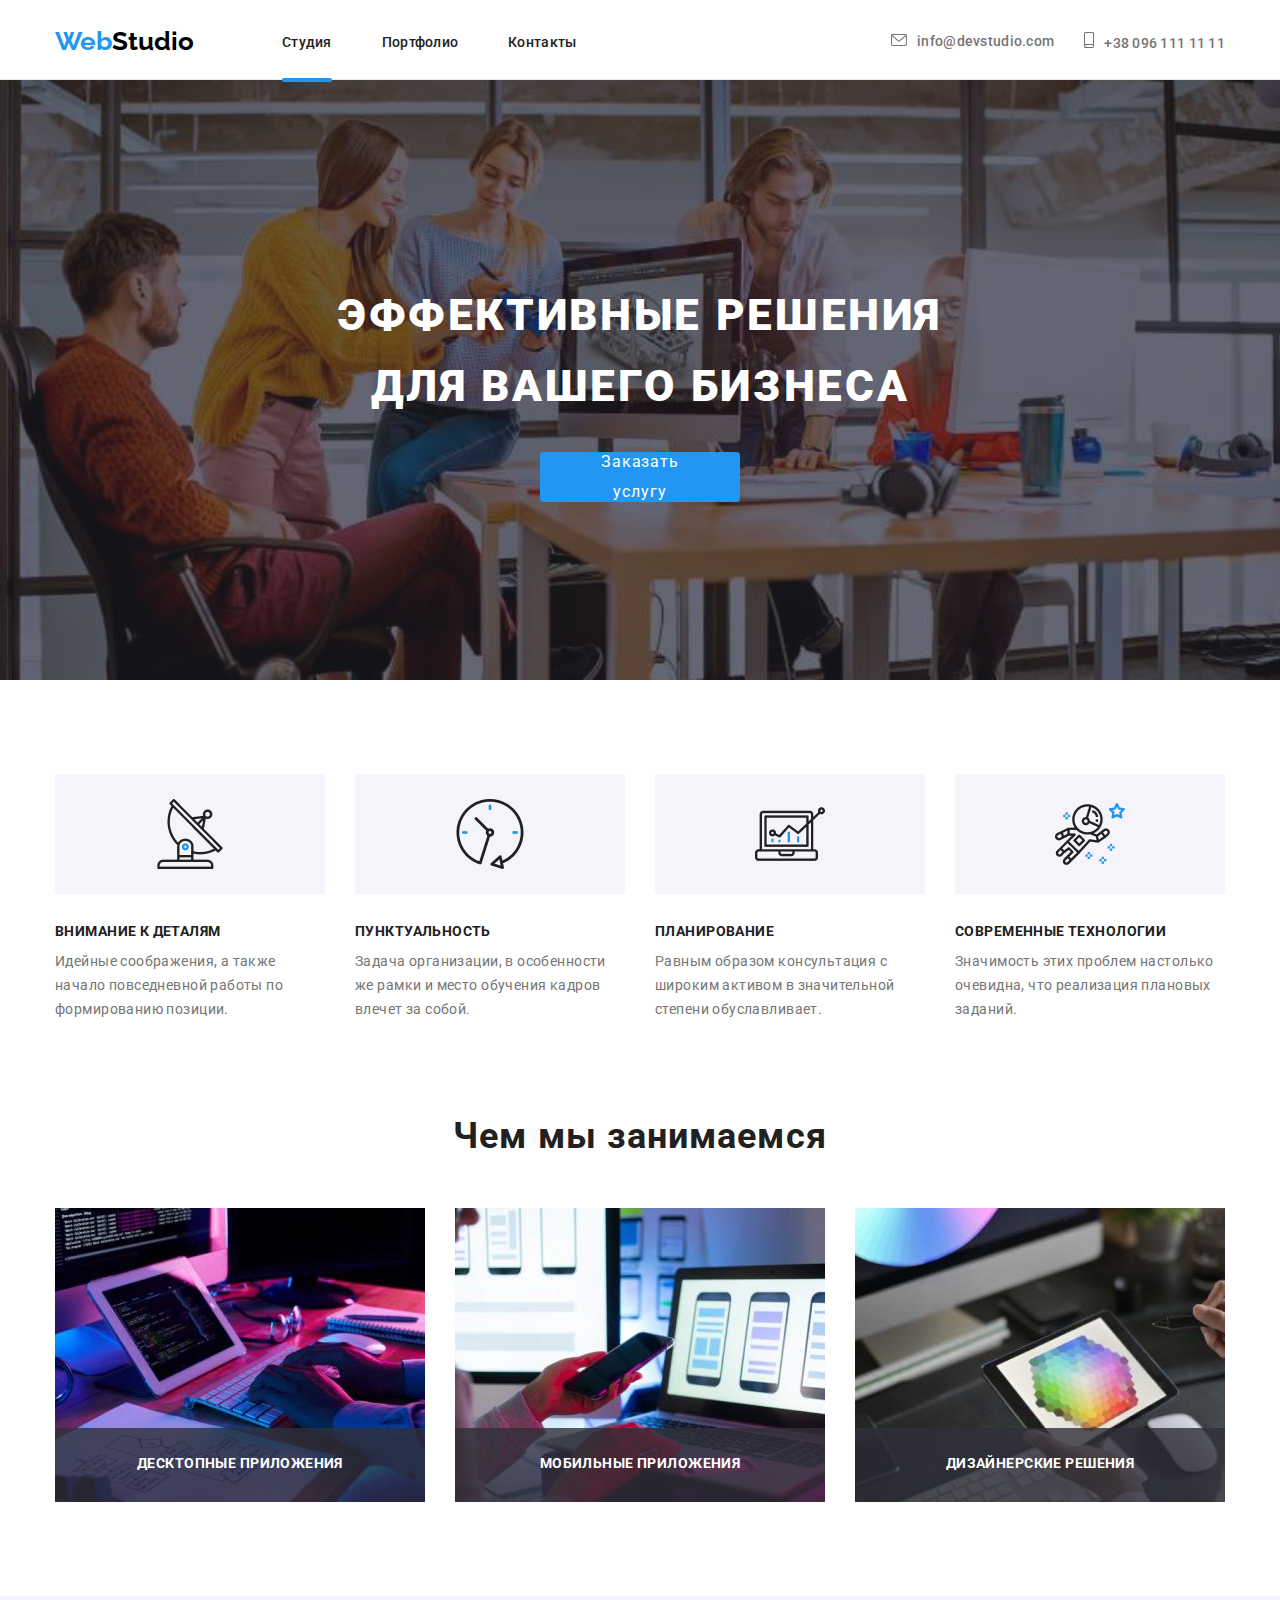
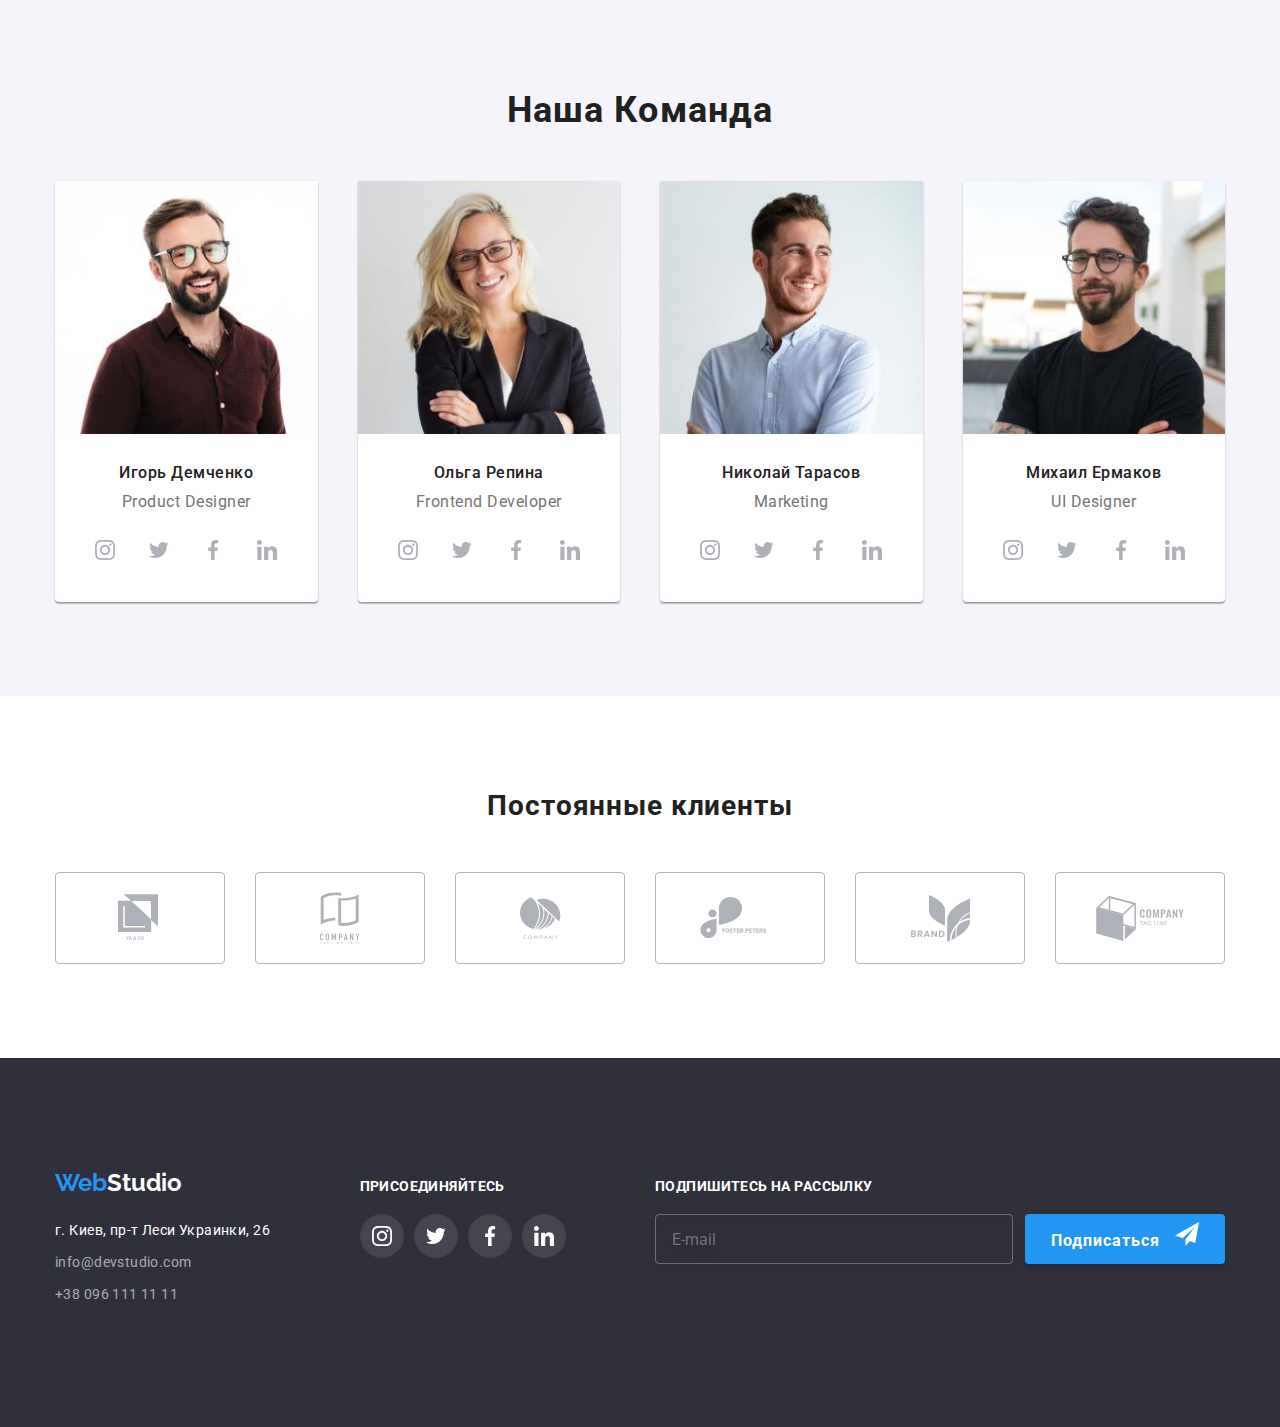
==== commit f7e06349: "Дз 8" ====
--- a/index.html
+++ b/index.html
@@ -5,7 +5,7 @@
   <meta charset="UTF-8" />
   <meta http-equiv="X-UA-Compatible" content="IE=edge" />
   <meta name="viewport" content="width=device-width, initial-scale=1.0" />
-  <title>Document</title>
+    <title>Document</title>
   <link rel="preconnect" href="https://fonts.gstatic.com" />
   <link href="https://fonts.googleapis.com/css2?family=Raleway:wght@700&family=Roboto:wght@400;500;700;900&display=swap"
     rel="stylesheet" />
@@ -14,6 +14,7 @@
   <link rel="stylesheet" href="./css/main.min.css" />
 </head>
 
+
 <body>
   <!--Шапка-->
   <header class="page-header">
@@ -21,29 +22,91 @@
       <nav class="site-nav">
         <a class="site-nav__logo" href="./index.html">
           <span class="logo__word">Web</span><span class="logo__secword">Studio</span></a>
-        <ul class="site-nav__list">
-          <li class="site-nav__item">
-            <a href="./index.html" class="site-nav__link site-nav__link--current">Студия</a>
-          </li>
-          <li class="site-nav__item">
-            <a href="./portfolio.html" class="site-nav__link">Портфолио</a>
-          </li>
-          <li class="site-nav__item">
-            <a href="/Контакты" class="site-nav__link">Контакты</a>
-          </li>
-        </ul>
-        <ul class="site-nav__contacts">
-          <li class="site-nav__contacts--list">
-            <a href="mailto:info@devstudio.com" class="site-nav__link"><svg class="site-nav__icon--envelope" width="16" height="12">
+          <button 
+          type="button" 
+          class="menu-button" 
+          aria-expanded="false"
+          aria-controls="menu-container"
+          data-menu-button
+          >
+            <svg 
+            width=40 
+            height=40 
+            aria-label="Переключатель мобильного меню">
+            
+            <use class="icon-menu" href="./images/icons.svg#menu"></use>
+           
+            <use class="icon-cross" href="./images/icons.svg#cross"></use>
+            
+           </svg>
+          </button>
+
+          <div class="menu-container" id="menu-container" data-menu>
+        <ul class="mobile-nav__list">
+          <li class="mobile-nav__item">
+            <a href="./index.html" class="mobile-nav__link mobile-nav__link--current">Студия</a>
+          </li>
+          <li class="mobile-nav__item">
+            <a href="./portfolio.html" class="mobile-nav__link">Портфолио</a>
+          </li>
+          <li class="mobile-nav__item">
+            <a href="/Контакты" class="mobile-nav__link">Контакты</a>
+          </li>
+        </ul>
+        <ul class="mobile-nav__contacts">
+          <li class="mobile-nav__contacts--list">
+            <a href="tel:+380961111111" class="mobile-nav__link-phone">+38 096 111 11 11</a>
+            
+          </li>
+          <li class="mobile-nav__contacts--list">
+            <a href="mailto:info@devstudio.com" class="mobile-nav__link-mail">info@devstudio.com</a>
+          </li>
+        </ul>
+        <ul class="social__menu">
+        
+          <li class="social__menu-item">
+            <a href="#" class="social__menu-link">Instagram</a>
+          </li>
+        
+          <li class="social__menu-item">
+            <a href="#" class="social__menu-link">Twitter</a>
+          </li>
+        
+          <li class="social__menu-item">
+            <a href="#" class="social__menu-link">Facebook</a>
+          </li>
+        
+          <li class="social__menu-item">
+            <a href="#" class="social__menu-link">LinkedIn</a>
+          </li>               
+        </ul>
+        </div>
+        <ul class="nav__list">
+          <li class="nav__item">
+            <a href="./index.html" class="nav__link nav__link--current">Студия</a>
+          </li>
+          <li class="nav__item">
+            <a href="./portfolio.html" class="nav__link">Портфолио</a>
+          </li>
+          <li class="nav__item">
+            <a href="/Контакты" class="nav__link">Контакты</a>
+          </li>
+        </ul>
+        <ul class="nav__contacts">
+          <li class="nav__contacts--list">
+            <a href="mailto:info@devstudio.com" class="nav__link-mail"><svg class="nav__icon--envelope" width="14"
+                height="10">
                 <use href="./images/icons.svg#icon-envelope"></use>
               </svg>info@devstudio.com</a>
           </li>
-          <li class="site-nav__contacts--list">
-            <a href="tel:+380961111111" class="site-nav__link">
-              <svg class="site-nav__icon--smartphone" width="12" height="16">
+          <li class="nav__contacts--list">
+            <a href="tel:+380961111111" class="nav__link-phone">
+              <svg class="nav__icon--smartphone" width="10" height="14">
                 <use href="./images/icons.svg#icon-smartphone"></use>
               </svg>+38 096 111 11 11</a>
-          </li>
+        
+          </li>
+          
         </ul>
       </nav>
     </div>
@@ -108,15 +171,15 @@
         </div>
         <ul class="thumb">
           <li class="thumb__photo">
-            <img src="./images/workingtime.jpg" alt="Работа над проектом" width="370" />
+            <img srcset="./images/formated/project-1x.jpg 1x, ./images/formated/project@2x.jpg 2x" src="./images/workingtime.jpg" alt="Работа над проектом"  />
             <p class="thumb__title">Десктопные приложения</p>
           </li>
           <li class="thumb__photo">
-            <img src="./images/appcreating.jpg" alt="Разработка приложения" width="370" />
+            <img srcset="./images/formated/project2-1x.jpg 1x, ./images/formated/project2@2x.jpg 2x" src="./images/appcreating.jpg" alt="Разработка приложения"  />
             <p class="thumb__title">Мобильные приложения</p>
           </li>
           <li class="thumb__photo">
-            <img src="./images/palitra.jpg" alt="Палитра цветов" width="370" />
+            <img srcset="./images/formated/project3-1x.jpg 1x, ./images/formated/project3@2x.jpg 2x" src="./images/palitra.jpg" alt="Палитра цветов"  />
             <p class="thumb__title">Дизайнерские решения</p>
           </li>
         </ul>
@@ -129,7 +192,7 @@
         <h2 class="our-team__title">Наша Команда</h2>
         <ul class="our-team__list">
           <li class="our-team__item">
-            <img src="./images/IgorDemchenko.jpg" alt="Игорь Демченко" width="270" />
+            <img srcset="./images/formated/memberorg1x.jpg 1x, ./images/formated/memberorg-2x.jpg 2x" src="./images/IgorDemchenko.jpg" alt="Игорь Демченко" width="450" />
             <div class="cards">
               <h3 class="cards__title">Игорь Демченко</h3>
               <p class="cards__profession">Product Designer</p>
@@ -163,7 +226,7 @@
           </li>
 
           <li class="our-team__item">
-            <img src="./images/OlgaRepina.jpg" alt="Ольга Репина" width="270" />
+            <img srcset="./images/formated/member2-1x.jpg 1x, ./images/formated/member2-2x.jpg 2x" src="./images/OlgaRepina.jpg" alt="Ольга Репина" width="450" />
             <div class="cards">
               <h3 class="cards__title">Ольга Репина</h3>
               <p class="cards__profession">Frontend Developer</p>
@@ -197,7 +260,7 @@
           </li>
 
           <li class="our-team__item">
-            <img src="./images/NicolaiTarasov.jpg" alt="Николай Тарасов" width="270" />
+            <img srcset="./images/formated/member3-1x.jpg 1x, ./images/formated/member3-2x.jpg 2x" src="./images/NicolaiTarasov.jpg" alt="Николай Тарасов" width="450"  />
             <div class="cards">
               <h3 class="cards__title">Николай Тарасов</h3>
               <p class="cards__profession">Marketing</p>
@@ -231,7 +294,7 @@
           </li>
 
           <li class="our-team__item">
-            <img src="./images/MikhailErmakov.jpg" alt="Михаил Ермаков" width="270" />
+            <img srcset="./images/formated/member4-1x.jpg 1x, ./images/formated/member4-2x.jpg 2x" src="./images/MikhailErmakov.jpg" alt="Михаил Ермаков" width="450"  />
             <div class="cards">
               <h3 class="cards__title">Михаил Ермаков</h3>
               <p class="cards__profession">UI Designer</p>
@@ -445,6 +508,9 @@
     </div>
   </div>
   <script src="./js/modal.js"></script>
+  <script src="./js/mobile-menu.js"></script>
+
+  
 </body>
 
 </html>--- a/css/main.min.css
+++ b/css/main.min.css
@@ -1,2 +1 @@
-html{-webkit-box-sizing:border-box;box-sizing:border-box}*,*::before,*::after{-webkit-box-sizing:inherit;box-sizing:inherit}body{margin:0;font-family:Roboto;color:#212121}a{text-decoration:none}ul{padding:0;margin:0;list-style:none}h1,h2,h3,h4,h5,h6{margin:0}img{display:block;max-width:100%}p{color:#757575;font-size:14px}.container{width:1200px;padding-right:15px;padding-left:15px;margin-left:auto;margin-right:auto}.container-box{display:-webkit-box;display:-ms-flexbox;display:flex}.section{margin-top:0;margin-bottom:0}.what-we-do{margin:0;padding:0}.site-nav__logo{display:-webkit-box;display:-ms-flexbox;display:flex;padding-top:24px;padding-bottom:25px;margin:0;font-family:Raleway;font-weight:bold;font-size:26px;line-height:1.19;color:#000;text-decoration:none}.logo__word{color:#2196f3}.logo__secword{color:#000}.page-header{border-bottom:1px solid #ececec;min-height:80px}.site-nav{-webkit-box-align:center;-ms-flex-align:center;align-items:center;display:-webkit-box;display:-ms-flexbox;display:flex}.site-nav__list{margin-left:93px;-webkit-box-align:center;-ms-flex-align:center;align-items:center;display:-webkit-box;display:-ms-flexbox;display:flex}.site-nav__link{padding-top:32px;padding-bottom:32px;font-weight:500;font-size:14px;line-height:1.14;letter-spacing:0.02em;color:#212121;-webkit-transition:color 250ms cubic-bezier(0.4, 0, 0.2, 1),fill 250ms cubic-bezier(0.4, 0, 0.2, 1);transition:color 250ms cubic-bezier(0.4, 0, 0.2, 1),fill 250ms cubic-bezier(0.4, 0, 0.2, 1)}.site-nav__link:hover,.site-nav__link:focus{color:#2196f3}.site-nav__link--page{color:#2196f3}.site-nav__link--current{position:relative;font-weight:500;font-size:14px;text-decoration:none;letter-spacing:0.02em;line-height:1.15;color:#212121;padding:10px 0 10px 0;text-decoration:none;-webkit-transition:color 250ms cubic-bezier(0.4, 0, 0.2, 1),fill 250ms cubic-bezier(0.4, 0, 0.2, 1);transition:color 250ms cubic-bezier(0.4, 0, 0.2, 1),fill 250ms cubic-bezier(0.4, 0, 0.2, 1)}.site-nav__link--current::after{content:'';position:absolute;display:block;width:100%;height:4px;margin-top:28px;border-radius:2px;background-color:#2196f3;-webkit-transition:opacity 250ms cubic-bezier(0.4, 0, 0.2, 1);transition:opacity 250ms cubic-bezier(0.4, 0, 0.2, 1)}.site-nav__contacts{-webkit-box-pack:center;-ms-flex-pack:center;justify-content:center;margin-left:auto;-webkit-box-align:center;-ms-flex-align:center;align-items:center;display:-webkit-box;display:-ms-flexbox;display:flex}.site-nav__item+.site-nav__item{margin-left:50px;padding:0}.site-nav__contacts--list{fill:#757575;color:#757575;display:-webkit-inline-box;display:-ms-inline-flexbox;display:inline-flex;padding:0;-webkit-box-align:center;-ms-flex-align:center;align-items:center;margin-left:30px;border:none}.site-nav__contacts--list:hover,.site-nav__contacts--list:focus{fill:#2196f3}.site-nav__contacts--list:first-child{margin-left:0px}.site-nav__link{margin:0;display:block;padding-top:32px;padding-bottom:32px;font-weight:500;font-size:14px;line-height:1.14;letter-spacing:0.02em;color:#757575;-webkit-transition:color 250ms cubic-bezier(0.4, 0, 0.2, 1),fill 250ms cubic-bezier(0.4, 0, 0.2, 1);transition:color 250ms cubic-bezier(0.4, 0, 0.2, 1),fill 250ms cubic-bezier(0.4, 0, 0.2, 1)}.site-nav__link:hover,.site-nav__link:focus{color:#2196f3}.site-nav__icon--envelope{margin-right:10px}.site-nav__icon--smartphone{margin-right:10px}.hero{max-width:1600px;height:600px;padding-bottom:200px;padding-top:200px;margin-right:auto;margin-left:auto;text-align:center;background:#2f303a;background-image:-webkit-gradient(linear, left top, right top, from(rgba(47,48,58,0.4)), to(rgba(47,48,58,0.4))),url(../images/hero.jpg);background-image:linear-gradient(to right, rgba(47,48,58,0.4), rgba(47,48,58,0.4)),url(../images/hero.jpg);background-position:center}.hero__title{text-align:center;margin-top:0;margin-bottom:30px;font-weight:900;font-size:44px;line-height:1.36;letter-spacing:0.06em;text-transform:uppercase;color:#fff}.hero__button{padding:10px 32px;margin:inherit;width:200px;height:50px;background-color:#2196f3;border-radius:4px;color:#fff;cursor:pointer;font-size:16px;line-height:1.87;display:-webkit-box;display:-ms-flexbox;display:flex;-webkit-box-align:center;-ms-flex-align:center;align-items:center;text-align:center;letter-spacing:0.06em;-webkit-transition:background-color 250ms cubic-bezier(0.4, 0, 0.2, 1),color 250ms cubic-bezier(0.4, 0, 0.2, 1);transition:background-color 250ms cubic-bezier(0.4, 0, 0.2, 1),color 250ms cubic-bezier(0.4, 0, 0.2, 1)}.hero__button:hover,.hero__button:focus{color:#f5f5d7;background-color:#0089fa}.features{padding:94px 0 94px 0}.features__title{overflow:hidden;position:absolute;clip:rect(1px 1px 1px 1px);clip:rect(1px, 1px, 1px, 1px);padding:0;border:0;height:1px;width:1px}.advantages{display:-webkit-box;display:-ms-flexbox;display:flex}.advantages__title{margin-top:0;margin-bottom:0;font-weight:bold;font-size:14px;line-height:1.14;letter-spacing:0.03em;text-transform:uppercase;color:#212121}.advantages__text{margin:0;margin-top:10px;font-size:14px;line-height:1.71;letter-spacing:0.03em;color:#757575}.advantages__item:not(:last-child){margin-right:30px}.advantages__item.advantages__icon--antena::before{content:'';display:block;width:270px;height:120px;margin-bottom:30px;background:#f5f4fa;background-image:url("../images/Group.png");background-size:70px 70px contain;background-repeat:no-repeat;background-position:center;border-radius:4px}.advantages__item.advantages__icon--clock::before{content:'';display:block;width:270px;height:120px;margin-bottom:30px;background:#f5f4fa;background-image:url("../images/clock.png");background-size:70px 70px contain;background-repeat:no-repeat;background-position:center;border-radius:4px}.advantages__item.advantages__icon--diagram::before{content:'';display:block;width:270px;height:120px;margin-bottom:30px;background:#f5f4fa;background-image:url("../images/diagram.png");background-size:70px 70px contain;background-repeat:no-repeat;background-position:center;border-radius:4px}.advantages__item.advantages__icon--astronaut::before{content:'';display:block;width:270px;height:120px;margin-bottom:30px;background:#f5f4fa;background-image:url("../images/astronaut.png");background-size:70px 70px contain;background-repeat:no-repeat;background-position:center;border-radius:4px}.specialisation{padding-bottom:94px}.specialisation__container{margin:0;padding:0}.specialisation__title{margin:0;font-size:36px;line-height:1.16;text-align:center;letter-spacing:0.03em;color:#212121}.thumb{margin-top:50px;display:-webkit-box;display:-ms-flexbox;display:flex}.thumb .thumb__photo{max-width:100%;margin-right:30px}.thumb .thumb__photo.thumb__photo:first-child{margin-left:0px}.thumb .thumb__photo.thumb__photo:last-child{margin-right:0px}.thumb__photo{position:relative}.thumb__title{position:absolute;content:'';bottom:0;right:0;margin:0;padding:27px;width:100%;height:25%;background:rgba(47,48,58,0.8);font-weight:bold;font-size:14px;line-height:16px;text-align:center;letter-spacing:0.03em;text-transform:uppercase;color:#fff}.our-team{padding:94px 0;background:#f5f4fa}.our-team__title{margin:0;padding:0;font-size:36px;line-height:1.16;text-align:center;letter-spacing:0.03em;color:#212121}.our-team__list{padding:0;margin-top:50px;display:-webkit-box;display:-ms-flexbox;display:flex;max-width:100%}.our-team__list .our-team__item{margin-left:0;margin-right:30px;margin-top:0;margin-bottom:0;background-color:#fff;-webkit-box-shadow:0px 1px 3px rgba(0,0,0,0.12),0px 1px 1px rgba(0,0,0,0.14),0px 2px 1px rgba(0,0,0,0.2);box-shadow:0px 1px 3px rgba(0,0,0,0.12),0px 1px 1px rgba(0,0,0,0.14),0px 2px 1px rgba(0,0,0,0.2);border-radius:0px 0px 4px 4px}.our-team__list .our-team__item:first-child{margin-left:0px}.our-team__list .our-team__item:last-child{margin-right:0px}.cards{padding:30px 0 16px}.cards__title{font-weight:500;font-size:16px;line-height:1.18;text-align:center;letter-spacing:0.03em;color:#212121}.cards__profession{padding-top:10px;margin:0;font-size:16px;line-height:1.18;text-align:center;letter-spacing:0.03em;color:#757575}.socials{display:-webkit-box;display:-ms-flexbox;display:flex;-webkit-box-pack:center;-ms-flex-pack:center;justify-content:center;-webkit-box-align:center;-ms-flex-align:center;align-items:center}.social__item:not(:last-child){margin-right:10px}.social__link{display:-webkit-box;display:-ms-flexbox;display:flex;-webkit-box-pack:center;-ms-flex-pack:center;justify-content:center;-webkit-box-align:center;-ms-flex-align:center;align-items:center;margin-bottom:30px;width:44px;height:44px;border-radius:50%;-webkit-transition:color 250ms cubic-bezier(0.4, 0, 0.2, 1),fill 250ms cubic-bezier(0.4, 0, 0.2, 1);transition:color 250ms cubic-bezier(0.4, 0, 0.2, 1),fill 250ms cubic-bezier(0.4, 0, 0.2, 1);fill:#afb1b8}.social__link:hover,.social__link:focus{background-color:#2196f3;fill:#fff}.clients{padding:94px 0 94px 0}.clients__title{margin:0;font-size:36px;line-height:1.16;text-align:center;letter-spacing:0.03em;color:#212121}.clients__list{display:-webkit-box;display:-ms-flexbox;display:flex;margin:0px;padding:0px;margin-top:50px}.clients__item:not(:last-child){margin-right:30px}.clients__link{content:'';-webkit-box-pack:center;-ms-flex-pack:center;justify-content:center;-webkit-box-align:center;-ms-flex-align:center;align-items:center;display:-webkit-box;display:-ms-flexbox;display:flex;width:170px;height:90px;border-radius:4px;fill:#afb1b8;border:1px solid #afb1b8;-webkit-transition:color 250ms cubic-bezier(0.4, 0, 0.2, 1),fill 250ms cubic-bezier(0.4, 0, 0.2, 1);transition:color 250ms cubic-bezier(0.4, 0, 0.2, 1),fill 250ms cubic-bezier(0.4, 0, 0.2, 1)}.clients__link:hover,.clients__link:focus{fill:#2196f3;border:1px solid #2196f3}.footer{display:-webkit-box;display:-ms-flexbox;display:flex;-webkit-box-align:baseline;-ms-flex-align:baseline;align-items:baseline;margin-left:auto;margin-right:auto;padding-top:60px;padding-bottom:60px;background-color:#2f303a}.footer__design{display:-webkit-box;display:-ms-flexbox;display:flex;-webkit-box-align:baseline;-ms-flex-align:baseline;align-items:baseline;-webkit-box-pack:justify;-ms-flex-pack:justify;justify-content:space-between}.footer__design__container{margin-right:70px}.footer__logo{display:-webkit-box;display:-ms-flexbox;display:flex;margin-bottom:20px;font-family:Raleway;font-weight:bold;font-size:26px;line-height:1.19;color:#000;text-decoration:none}.footer__logo--web{color:#2196f3}.footer__logo--studio{color:#fff}.footer-nav__item+.footer-nav__item{margin-top:9px}.footer-nav__item:first-child{margin-top:0}.footer-nav__item:last-child{margin-bottom:0}.footer-nav__link--address{font-style:normal;font-size:14px;line-height:1.71;letter-spacing:0.03em;background-color:#2f303a;color:#fff;-webkit-transition:color 250ms cubic-bezier(0.4, 0, 0.2, 1),fill 250ms cubic-bezier(0.4, 0, 0.2, 1);transition:color 250ms cubic-bezier(0.4, 0, 0.2, 1),fill 250ms cubic-bezier(0.4, 0, 0.2, 1)}.footer-nav__link--address:hover,.footer-nav__link--address:focus{color:#2196f3}.footer-nav__link--contact{font-style:normal;font-size:14px;line-height:1.71;letter-spacing:0.03em;background:var(--background);color:rgba(255,255,255,0.6);-webkit-transition:color 250ms cubic-bezier(0.4, 0, 0.2, 1),fill 250ms cubic-bezier(0.4, 0, 0.2, 1);transition:color 250ms cubic-bezier(0.4, 0, 0.2, 1),fill 250ms cubic-bezier(0.4, 0, 0.2, 1)}.footer-nav__link--contact:hover,.footer-nav__link--contact:focus{color:#2196f3}.join{display:inline-block;-webkit-box-align:baseline;-ms-flex-align:baseline;align-items:baseline;left:516px;top:72px;width:206px;height:80px}.join__title{margin-bottom:20px;font-weight:bold;font-size:14px;line-height:16px;letter-spacing:0.03em;text-transform:uppercase;color:#fff}.join__list{display:-webkit-box;display:-ms-flexbox;display:flex}.join__item{display:inline-block;width:44px;height:44px;background-color:rgba(255,255,255,0.1);border-radius:50%}.join__item:not(:last-child){margin-right:10px}.join__link{display:-webkit-box;display:-ms-flexbox;display:flex;-webkit-box-pack:center;-ms-flex-pack:center;justify-content:center;-webkit-box-align:center;-ms-flex-align:center;align-items:center;width:100%;height:100%;fill:#fff;border-radius:50%;-webkit-transition:background-color 250ms cubic-bezier(0.4, 0, 0.2, 1),fill 250ms cubic-bezier(0.4, 0, 0.2, 1);transition:background-color 250ms cubic-bezier(0.4, 0, 0.2, 1),fill 250ms cubic-bezier(0.4, 0, 0.2, 1)}.join__link:hover,.join__link:focus{background-color:#2196f3;fill:#fff}.form{margin:0px;padding-left:93px}.form__title{margin-bottom:20px;font-weight:bold;font-size:14px;line-height:16px;letter-spacing:0.03em;text-transform:uppercase;color:#fff}.form__button{display:-webkit-box;display:-ms-flexbox;display:flex}.form__input{width:358px;height:50px;padding-left:16px;color:rgba(255,255,255,0.6);background:transparent;border:1px solid rgba(255,255,255,0.3);-webkit-box-sizing:border-box;box-sizing:border-box;-webkit-filter:drop-shadow(0px 4px 4px rgba(0,0,0,0.15));filter:drop-shadow(0px 4px 4px rgba(0,0,0,0.15));border-radius:4px}.form__btn{display:-webkit-box;display:-ms-flexbox;display:flex;-webkit-box-pack:center;-ms-flex-pack:center;justify-content:center;-webkit-box-align:center;-ms-flex-align:center;align-items:center;width:200px;height:50px;margin-left:12px;background-color:#2196f3;border-radius:4px;color:#fff;cursor:pointer;font-weight:bold;font-size:16px;line-height:1.87;-webkit-box-shadow:0px 4px 4px rgba(0,0,0,0.15);box-shadow:0px 4px 4px rgba(0,0,0,0.15);border:none;border-radius:4px;letter-spacing:0.06em;-webkit-transition:background-color 250ms cubic-bezier(0.4, 0, 0.2, 1),color 250ms cubic-bezier(0.4, 0, 0.2, 1),-webkit-box-shadow 250ms cubic-bezier(0.4, 0, 0.2, 1);transition:background-color 250ms cubic-bezier(0.4, 0, 0.2, 1),color 250ms cubic-bezier(0.4, 0, 0.2, 1),-webkit-box-shadow 250ms cubic-bezier(0.4, 0, 0.2, 1);transition:background-color 250ms cubic-bezier(0.4, 0, 0.2, 1),color 250ms cubic-bezier(0.4, 0, 0.2, 1),box-shadow 250ms cubic-bezier(0.4, 0, 0.2, 1);transition:background-color 250ms cubic-bezier(0.4, 0, 0.2, 1),color 250ms cubic-bezier(0.4, 0, 0.2, 1),box-shadow 250ms cubic-bezier(0.4, 0, 0.2, 1),-webkit-box-shadow 250ms cubic-bezier(0.4, 0, 0.2, 1)}.form__btn:hover,.form__btn:focus{color:#f5f5d7;background-color:#0089fa;-webkit-box-shadow:0px 4px 4px rgba(0,0,0,0.15);box-shadow:0px 4px 4px rgba(0,0,0,0.15)}.form__icon--send{width:24px;height:24px;margin-left:10px;fill:#fff}.backdrop{position:fixed;left:0px;top:0px;opacity:1;width:100%;height:100%;background-color:rgba(0,0,0,0.2);-webkit-transition:opacity 250ms cubic-bezier(0.4, 0, 0.2, 1);transition:opacity 250ms cubic-bezier(0.4, 0, 0.2, 1)}.backdrop.is-hidden{visibility:hidden;opacity:0;pointer-events:none}.modal{position:absolute;top:50%;left:50%;-webkit-transform:translate(-50%, -50%) scale(1);transform:translate(-50%, -50%) scale(1);-webkit-transition:-webkit-transform 250ms cubic-bezier(0.4, 0, 0.2, 1);transition:-webkit-transform 250ms cubic-bezier(0.4, 0, 0.2, 1);transition:transform 250ms cubic-bezier(0.4, 0, 0.2, 1);transition:transform 250ms cubic-bezier(0.4, 0, 0.2, 1), -webkit-transform 250ms cubic-bezier(0.4, 0, 0.2, 1);width:528px;height:581px;background-color:#fff;-webkit-box-shadow:0px 1px 3px rgba(0,0,0,0.12),0px 1px 1px rgba(0,0,0,0.14),0px 2px 1px rgba(0,0,0,0.2);box-shadow:0px 1px 3px rgba(0,0,0,0.12),0px 1px 1px rgba(0,0,0,0.14),0px 2px 1px rgba(0,0,0,0.2);border-radius:4px}.modal__btn--close{position:absolute;top:8px;right:8px;cursor:pointer;-webkit-box-align:center;-ms-flex-align:center;align-items:center;-webkit-box-sizing:border-box;box-sizing:border-box;width:30px;height:30px;border-radius:50%;background-color:var(--white-color);border:1px solid rgba(0,0,0,0.1)}.modal__icon--close{position:absolute;left:18%;top:20%;width:18px;height:18px}.modal__icon--close:hover,.modal__icon--close:focus{fill:#2196f3;-webkit-transition:fill 250ms cubic-bezier(0.4, 0, 0.2, 1);transition:fill 250ms cubic-bezier(0.4, 0, 0.2, 1)}.modal-form{display:-webkit-box;display:-ms-flexbox;display:flex;-webkit-box-orient:vertical;-webkit-box-direction:normal;-ms-flex-direction:column;flex-direction:column;margin-top:0px;text-align:left;-webkit-box-align:center;-ms-flex-align:center;align-items:center;-webkit-box-pack:center;-ms-flex-pack:center;justify-content:center}.modal-form__title{font-weight:bold;font-size:20px;line-height:23px;text-align:center;letter-spacing:0.03em;color:#212121;padding:40px 40px 12px 40px}.modal-form__group{position:relative;margin:0px;padding-bottom:10px;padding-right:40px;padding-left:40px;font-size:12px;line-height:1.16;letter-spacing:0.01em;color:#757575}.modal-form__group:focus-within .modal-form__icon--user{fill:#2196f3}.modal-form__group:focus-within .modal-form__icon--phone{fill:#2196f3}.modal-form__group:focus-within .modal-form__icon--email{fill:#2196f3}.modal-form__icon--user{position:absolute;top:55%;left:53px;-webkit-transform:translateY(-50%);transform:translateY(-50%);-webkit-transition:fill 250ms cubic-bezier(0.4, 0, 0.2, 1);transition:fill 250ms cubic-bezier(0.4, 0, 0.2, 1)}.modal-form__icon--phone{position:absolute;top:55%;left:53px;-webkit-transition:fill 250ms cubic-bezier(0.4, 0, 0.2, 1);transition:fill 250ms cubic-bezier(0.4, 0, 0.2, 1);-webkit-transform:translateY(-50%);transform:translateY(-50%);transition:fill 250ms cubic-bezier(0.4, 0, 0.2, 1)}.modal-form__icon--email{position:absolute;top:55%;left:53px;-webkit-transform:translateY(-50%);transform:translateY(-50%);-webkit-transition:fill 250ms cubizc-bezier(0.4, 0, 0.2, 1);transition:fill 250ms cubizc-bezier(0.4, 0, 0.2, 1)}.modal-form__input{width:448px;height:40px;margin-top:4px;padding-left:42px;background:transparent;cursor:pointer;outline:none;border:1px solid rgba(33,33,33,0.2);-webkit-box-sizing:border-box;box-sizing:border-box;border-radius:4px;-webkit-transition:border-color 250ms cubic-bezier(0.4, 0, 0.2, 1);transition:border-color 250ms cubic-bezier(0.4, 0, 0.2, 1)}.modal-form__input:focus,.modal-form__input:hover{border-color:#2196f3}.modal-form__text--area{margin-top:4px;padding:12px 16px;width:448px;height:120px;font-size:12px;line-height:1.14;letter-spacing:0.01em;resize:none;outline:none;color:rgba(117,117,117,0.5);border:1px solid rgba(33,33,33,0.2);-webkit-box-sizing:border-box;box-sizing:border-box;border-radius:4px;-webkit-transition:border-color 250ms cubic-bezier(0.4, 0, 0.2, 1);transition:border-color 250ms cubic-bezier(0.4, 0, 0.2, 1)}.modal-form__text--area:focus,.modal-form__text--area:hover{border-color:#2196f3}.modal-form__checkbox{padding-bottom:20px;margin-left:24px;font-size:14px;line-height:1.71;letter-spacing:0.03em;color:#757575}.modal-form__checkbox--input{position:absolute;left:53px;top:74.4%;width:16px;height:15px;-webkit-appearance:none;-moz-appearance:none;appearance:none;outline:none}.modal-form__checkbox--input:checked+.modal-form__icon--agree{background-image:url(../images/check.svg);background-color:#2196f3;background-size:contain;-webkit-box-align:center;-ms-flex-align:center;align-items:center;border:none}.modal-form__icon--agree{position:absolute;top:75.4%;left:53px;-webkit-transform:translateY(-50%);transform:translateY(-50%);cursor:pointer;width:16px;height:15px;border-radius:4px;border:2px solid #212121}.modal-form__conditions{font-size:14px;line-height:1.71;letter-spacing:0.03em;-webkit-text-decoration-line:underline;text-decoration-line:underline;color:#2196f3;-webkit-transition:color 250ms cubic-bezier(0.4, 0, 0.2, 1);transition:color 250ms cubic-bezier(0.4, 0, 0.2, 1)}.modal-form__conditions:focus,.modal-form__conditions:hover{color:#0089fa}.modal-form__btn{-webkit-box-align:center;-ms-flex-align:center;align-items:center;font-family:Roboto;font-style:normal;font-weight:bold;letter-spacing:0.06em;-webkit-box-pack:center;-ms-flex-pack:center;justify-content:center;padding:10px 32px;margin:0px 164px 0px 164px;width:200px;height:50px;background-color:#2196f3;border-radius:4px;border:none;color:#fff;cursor:pointer;font-size:16px;line-height:1.87;-webkit-transition:background-color 250ms cubic-bezier(0.4, 0, 0.2, 1),color 250ms cubic-bezier(0.4, 0, 0.2, 1);transition:background-color 250ms cubic-bezier(0.4, 0, 0.2, 1),color 250ms cubic-bezier(0.4, 0, 0.2, 1)}.modal-form__btn:hover,.modal-form__btn:focus{color:#f5f5d7;background-color:#0089fa;-webkit-box-shadow:0px 4px 4px rgba(0,0,0,0.15);box-shadow:0px 4px 4px rgba(0,0,0,0.15)}.buttons{padding-top:94px;padding-bottom:94px}.buttons__block{padding:0;margin:0;display:none}.buttons__list{margin-bottom:50px;padding:0;display:-webkit-box;display:-ms-flexbox;display:flex;-webkit-box-pack:center;-ms-flex-pack:center;justify-content:center}.buttons__list .buttons__btn{padding:6px 22px 6px 22px;border-radius:4px;border:none;cursor:pointer;background:#f5f4fa;font-family:inherit;font-weight:500;font-size:16px;line-height:1.62;letter-spacing:0.03em;color:#212121;-webkit-transition:background 250ms cubic-bezier(0.4, 0, 0.2, 1),color 250ms cubic-bezier(0.4, 0, 0.2, 1),border-radius 250ms cubic-bezier(0.4, 0, 0.2, 1),-webkit-box-shadow 250ms cubic-bezier(0.4, 0, 0.2, 1);transition:background 250ms cubic-bezier(0.4, 0, 0.2, 1),color 250ms cubic-bezier(0.4, 0, 0.2, 1),border-radius 250ms cubic-bezier(0.4, 0, 0.2, 1),-webkit-box-shadow 250ms cubic-bezier(0.4, 0, 0.2, 1);transition:background 250ms cubic-bezier(0.4, 0, 0.2, 1),color 250ms cubic-bezier(0.4, 0, 0.2, 1),box-shadow 250ms cubic-bezier(0.4, 0, 0.2, 1),border-radius 250ms cubic-bezier(0.4, 0, 0.2, 1);transition:background 250ms cubic-bezier(0.4, 0, 0.2, 1),color 250ms cubic-bezier(0.4, 0, 0.2, 1),box-shadow 250ms cubic-bezier(0.4, 0, 0.2, 1),border-radius 250ms cubic-bezier(0.4, 0, 0.2, 1),-webkit-box-shadow 250ms cubic-bezier(0.4, 0, 0.2, 1)}.buttons__list .buttons__btn:hover,.buttons__list .buttons__btn:focus{background-color:#2196f3;color:#fff}.buttons__list>.buttons__link{margin-right:9px}.buttons__list>.buttons__link:last-child{margin-right:0}.buttons__list>.buttons__link:hover,.buttons__list>.buttons__link:focus{-webkit-box-shadow:0px 3px 1px rgba(0,0,0,0.1),0px 1px 2px rgba(0,0,0,0.08),0px 2px 2px rgba(0,0,0,0.12);box-shadow:0px 3px 1px rgba(0,0,0,0.1),0px 1px 2px rgba(0,0,0,0.08),0px 2px 2px rgba(0,0,0,0.12)}.content__cards--list{display:-webkit-box;display:-ms-flexbox;display:flex;-ms-flex-wrap:wrap;flex-wrap:wrap;padding:0;margin:0;margin-left:-30px;margin-top:-30px}.content__cards--item{-ms-flex-preferred-size:calc(100% / 3 - 30px);flex-basis:calc(100% / 3 - 30px);margin-left:30px;margin-top:30px;background:#fff;border:1px solid #eeeeee}.content__cards--item:hover,.content__cards--item:focus{cursor:pointer;background:#fff;border:1px solid #eeeeee;-webkit-box-sizing:border-box;box-sizing:border-box;-webkit-box-shadow:0px 1px 1px rgba(0,0,0,0.12),0px 4px 4px rgba(0,0,0,0.06),1px 4px 6px rgba(0,0,0,0.16);box-shadow:0px 1px 1px rgba(0,0,0,0.12),0px 4px 4px rgba(0,0,0,0.06),1px 4px 6px rgba(0,0,0,0.16);-webkit-transition:background 250ms cubic-bezier(0.4, 0, 0.2, 1),-webkit-box-sizing 250ms cubic-bezier(0.4, 0, 0.2, 1),-webkit-box-shadow 250ms cubic-bezier(0.4, 0, 0.2, 1);transition:background 250ms cubic-bezier(0.4, 0, 0.2, 1),-webkit-box-sizing 250ms cubic-bezier(0.4, 0, 0.2, 1),-webkit-box-shadow 250ms cubic-bezier(0.4, 0, 0.2, 1);transition:background 250ms cubic-bezier(0.4, 0, 0.2, 1),box-sizing 250ms cubic-bezier(0.4, 0, 0.2, 1),box-shadow 250ms cubic-bezier(0.4, 0, 0.2, 1);transition:background 250ms cubic-bezier(0.4, 0, 0.2, 1),box-sizing 250ms cubic-bezier(0.4, 0, 0.2, 1),box-shadow 250ms cubic-bezier(0.4, 0, 0.2, 1),-webkit-box-sizing 250ms cubic-bezier(0.4, 0, 0.2, 1),-webkit-box-shadow 250ms cubic-bezier(0.4, 0, 0.2, 1)}.content__cards--item:hover .content__cards--overlay{-webkit-transform:translatey(0);transform:translatey(0)}.content__cards--box{position:relative;width:100%;overflow:hidden}.content__cards--box:hover.content__cards--overlay{-webkit-transform:translatey(0);transform:translatey(0)}.content__cards--overlay{position:absolute;top:0;left:0;width:100%;height:100%;background-color:rgba(33,150,243,0.9);-webkit-transform:translatey(100%);transform:translatey(100%);-webkit-transition:-webkit-transform 250ms cubic-bezier(0.4, 0, 0.2, 1);transition:-webkit-transform 250ms cubic-bezier(0.4, 0, 0.2, 1);transition:transform 250ms cubic-bezier(0.4, 0, 0.2, 1);transition:transform 250ms cubic-bezier(0.4, 0, 0.2, 1), -webkit-transform 250ms cubic-bezier(0.4, 0, 0.2, 1)}.content__cards--overlay>p{content:'';padding:63px 24px;margin:0px;font-size:18px;line-height:1.5;letter-spacing:0.03em;color:#fff}.card{padding:20px 24px}.card__title{font-size:18px;line-height:2;letter-spacing:0.06em;color:#212121}.card__category{margin:0;font-size:16px;line-height:1.87;letter-spacing:0.03em;color:#757575}
-/*# sourceMappingURL=main.min.css.map */+.container{padding-right:15px;padding-left:15px;margin-left:auto;margin-right:auto}@media screen and (min-width: 480px){.container{width:480px}.container .container{margin-left:0px;margin-right:0px}}@media screen and (min-width: 768px){.container{width:768px}}@media screen and (min-width: 1200px){.container{width:1200px}}html{-webkit-box-sizing:border-box;box-sizing:border-box}*,*::before,*::after{-webkit-box-sizing:inherit;box-sizing:inherit}body{margin:0;font-family:Roboto;color:#212121}a{text-decoration:none}ul{padding:0;margin:0;list-style:none}h1,h2,h3,h4,h5,h6{margin:0}img{display:block;max-width:100%;height:auto}p{color:#757575;font-size:14px}.container-box{display:-webkit-box;display:-ms-flexbox;display:flex}.section{margin-top:0;margin-bottom:0}.what-we-do{margin:0;padding:0}.site-nav__logo{padding-top:24px;padding-bottom:25px;margin:0;margin-right:auto;font-family:Raleway;font-weight:bold;font-size:26px;line-height:1.19;color:#000;text-decoration:none}@media screen and (min-width: 480px){.site-nav__logo{display:hidden}}@media screen and (min-width: 768px){.site-nav__logo{display:block;margin-right:88px}}.logo__word{color:#2196f3}.logo__secword{color:#000}.page-header{border-bottom:1px solid #ececec;height:80px;position:relative;margin-left:0px;margin-right:0px}@media screen and (min-width: 320px)and (max-width: 767px){.site-nav{display:-webkit-box;display:-ms-flexbox;display:flex;-webkit-box-align:center;-ms-flex-align:center;align-items:center}.nav__list,.nav__contacts{display:none}}@media screen and (min-width: 768px)and (max-width: 1199px){.site-nav{display:-webkit-box;display:-ms-flexbox;display:flex}.nav__list{display:-webkit-inline-box;display:-ms-inline-flexbox;display:inline-flex;font-size:14px}.nav__contacts{display:block;font-size:12px;margin-left:75px}.nav__link{display:block;font-size:12px;padding:10px 0px}.nav__icon--envelope{margin-right:8px}.nav__icon--smartphone{margin-right:8px}}@media screen and (min-width: 768px){.nav__link{padding-top:32px;padding-bottom:32px;font-weight:500;font-size:14px;line-height:1.14;letter-spacing:.02em;color:#212121;-webkit-transition:color 250ms cubic-bezier(0.4, 0, 0.2, 1),fill 250ms cubic-bezier(0.4, 0, 0.2, 1);transition:color 250ms cubic-bezier(0.4, 0, 0.2, 1),fill 250ms cubic-bezier(0.4, 0, 0.2, 1)}.nav__link-mail{font-weight:500;line-height:1.14;letter-spacing:.02em;color:#757575;-webkit-transition:color 250ms cubic-bezier(0.4, 0, 0.2, 1),fill 250ms cubic-bezier(0.4, 0, 0.2, 1);transition:color 250ms cubic-bezier(0.4, 0, 0.2, 1),fill 250ms cubic-bezier(0.4, 0, 0.2, 1);padding-top:21px;padding-bottom:0px;font-size:12px}.nav__link-mail:hover,.nav__link-mail:focus{fill:#2196f3;color:#2196f3}.nav__link-phone{font-size:12px;padding-top:10px;padding-bottom:21px;font-weight:500;line-height:1.14;letter-spacing:.02em;color:#757575;-webkit-transition:color 250ms cubic-bezier(0.4, 0, 0.2, 1),fill 250ms cubic-bezier(0.4, 0, 0.2, 1);transition:color 250ms cubic-bezier(0.4, 0, 0.2, 1),fill 250ms cubic-bezier(0.4, 0, 0.2, 1)}.nav__link-phone:hover,.nav__link-phone:focus{fill:#2196f3;color:#2196f3}.nav__link:hover,.nav__link:focus{color:#2196f3}.nav__link--page{color:#2196f3}}@media screen and (min-width: 768px){.nav__link--current{padding:32px 0px;position:relative;font-weight:500;font-size:14px;text-decoration:none;letter-spacing:.02em;line-height:1.15;color:#212121;text-decoration:none;-webkit-transition:color 250ms cubic-bezier(0.4, 0, 0.2, 1),fill 250ms cubic-bezier(0.4, 0, 0.2, 1);transition:color 250ms cubic-bezier(0.4, 0, 0.2, 1),fill 250ms cubic-bezier(0.4, 0, 0.2, 1)}.nav__link--current::after{content:"";position:absolute;display:block;width:100%;height:4px;margin-top:28px;border-radius:2px;background-color:#2196f3;-webkit-transition:opacity 250ms cubic-bezier(0.4, 0, 0.2, 1);transition:opacity 250ms cubic-bezier(0.4, 0, 0.2, 1)}}.nav__item+.nav__item{margin-left:50px;padding:0}.nav__contacts--list{fill:#757575;color:#757575;display:-webkit-inline-box;display:-ms-inline-flexbox;display:inline-flex;padding:0;-webkit-box-align:center;-ms-flex-align:center;align-items:center;margin-left:0px;border:none}.nav__contacts--list:hover,.nav__contacts--list:focus{fill:#2196f3}@media screen and (max-width: 767px){.nav__contacts--list{display:block}}@media screen and (min-width: 1200px){.site-nav{display:-webkit-box;display:-ms-flexbox;display:flex;-webkit-box-align:center;-ms-flex-align:center;align-items:center}.nav__list{display:-webkit-box;display:-ms-flexbox;display:flex;font-size:14px;-webkit-box-align:center;-ms-flex-align:center;align-items:center}.nav__contacts{display:-webkit-box;display:-ms-flexbox;display:flex;margin-left:auto;font-size:14px}.nav__contacts.item{padding:0}.nav__contacts.item+.item{margin-left:50px}.nav__contacts--list:hover,.nav__contacts--list>:focus{fill:#2196f3}.nav__contacts--list{fill:#757575;color:#757575;display:-webkit-box;display:-ms-flexbox;display:flex;padding:0;-webkit-box-align:center;-ms-flex-align:center;align-items:center;margin-left:30px;border:none}.nav__contacts--list:hover,.nav__contacts--list:focus{fill:#2196f3}.nav__contacts--list:hover:first-child,.nav__contacts--list:focus:first-child{margin-left:0px}.nav__link-mail,.nav__link-phone{position:relative;padding-top:32px;padding-bottom:32px;font-weight:500;font-size:14px;line-height:1.14;letter-spacing:.02em;color:#757575;-webkit-transition:color 250ms cubic-bezier(0.4, 0, 0.2, 1),fill 250ms cubic-bezier(0.4, 0, 0.2, 1);transition:color 250ms cubic-bezier(0.4, 0, 0.2, 1),fill 250ms cubic-bezier(0.4, 0, 0.2, 1)}.nav__link-mail:hover,.nav__link-mail:focus,.nav__link-phone:hover,.nav__link-phone:focus{color:#2196f3}}.nav__icon--envelope{margin-right:10px;width:16px;height:12px}.nav__icon--smartphone{margin-right:10px;width:10px;height:16px}.menu-button{margin-left:auto;padding:0;border:none;background:transparent;z-index:2;width:40px;height:40px;-webkit-transition-property:fill;transition-property:fill;-webkit-transition-duration:250ms;transition-duration:250ms;-webkit-transition-timing-function:cubic-bezier(0.4, 0, 0.2, 1);transition-timing-function:cubic-bezier(0.4, 0, 0.2, 1)}.menu-button:hover,.menu-button:focus{fill:#2196f3}@media(min-width: 768px){.menu-button{display:none}}.menu-button .icon-cross{display:none}.menu-button.is-open .icon-cross{display:block}.menu-button.is-open .icon-menu{display:none}.menu-container{position:fixed;top:0;left:0;right:0;bottom:0;overflow-y:scroll;overflow-x:hidden;z-index:1;display:-webkit-box;display:-ms-flexbox;display:flex;-webkit-box-orient:vertical;-webkit-box-direction:normal;-ms-flex-direction:column;flex-direction:column;padding-top:48px;padding-bottom:48px;padding-left:40px;background:#fff;opacity:0;pointer-events:none}.menu-container.is-open{opacity:1;pointer-events:all}.mobile-nav__item{margin-top:32px}.mobile-nav__item:first-child{margin-top:0px}.mobile-nav__list{font-size:40px}.mobile-nav__link{font-family:roboto;font-weight:500;color:#212121}.mobile-nav__link:hover,.mobile-nav__link:focus{color:#2196f3}.mobile-nav__contacts{margin-top:302px;display:block}.mobile-nav__contacts--list{margin-bottom:32px}.mobile-nav__link-phone{font-family:roboto;font-weight:500;color:#2196f3;font-size:34px;margin-bottom:32px}.mobile-nav__link-mail{font-family:roboto;font-weight:500;color:#757575;font-size:24px}.social__menu{bottom:48px;margin-top:64px;display:-webkit-box;display:-ms-flexbox;display:flex;-ms-flex-wrap:wrap;flex-wrap:wrap}.social__menu-item:not(:last-child){border-right:1px solid rgba(33,33,33,.2)}.social__menu-item:not(:first-child){padding:0 10px}.social__menu-item:first-child{padding-right:10px}.social__menu-link{font-weight:500;font-size:18px;line-height:1.2;letter-spacing:.02em;text-decoration:none;color:#2196f3}.hero{max-width:1600px;height:600px;padding-bottom:200px;padding-top:200px;margin-right:auto;margin-left:auto;text-align:center;background:#2f303a;background-size:cover;background-image:-webkit-gradient(linear, left top, right top, from(rgba(47, 48, 58, 0.4)), to(rgba(47, 48, 58, 0.4))),url(../images/hero.jpg);background-image:linear-gradient(to right, rgba(47, 48, 58, 0.4), rgba(47, 48, 58, 0.4)),url(../images/hero.jpg);background-position:center}@media screen and (max-width: 1199px){.hero{height:400px;padding:118px 0}}@media screen and (min-width: 400px){.hero{background-image:-webkit-gradient(linear, left top, right top, from(rgba(47, 48, 58, 0.4)), to(rgba(47, 48, 58, 0.4))),url(../images/formated/header.jpg);background-image:linear-gradient(to right, rgba(47, 48, 58, 0.4), rgba(47, 48, 58, 0.4)),url(../images/formated/header.jpg)}}@media screen and (min-width: 400px)and (min-device-pixel-ratio: 2),screen and (min-width: 400px)and (-webkit-min-device-pixel-ratio: 2),screen and (min-width: 400px)and (min-resolution: 192dpi),screen and (min-width: 400px)and (min-resolution: 2dppx){.hero{background-image:-webkit-gradient(linear, left top, right top, from(rgba(47, 48, 58, 0.4)), to(rgba(47, 48, 58, 0.4))),url(../images/formated/header2x.jpg);background-image:linear-gradient(to right, rgba(47, 48, 58, 0.4), rgba(47, 48, 58, 0.4)),url(../images/formated/header2x.jpg);background-size:cover}}@media screen and (min-width: 400px)and (min-width: 768px){.hero{background-image:-webkit-gradient(linear, left top, right top, from(rgba(47, 48, 58, 0.4)), to(rgba(47, 48, 58, 0.4))),url(../images/formated/tablet.jpg);background-image:linear-gradient(to right, rgba(47, 48, 58, 0.4), rgba(47, 48, 58, 0.4)),url(../images/formated/tablet.jpg)}}@media screen and (min-width: 400px)and (min-width: 768px)and (min-device-pixel-ratio: 2),screen and (min-width: 400px)and (min-width: 768px)and (-webkit-min-device-pixel-ratio: 2),screen and (min-width: 400px)and (min-width: 768px)and (min-resolution: 192dpi),screen and (min-width: 400px)and (min-width: 768px)and (min-resolution: 2dppx){.hero{background-image:-webkit-gradient(linear, left top, right top, from(rgba(47, 48, 58, 0.4)), to(rgba(47, 48, 58, 0.4))),url(../images/formated/tablet2x.jpg);background-image:linear-gradient(to right, rgba(47, 48, 58, 0.4), rgba(47, 48, 58, 0.4)),url(../images/formated/tablet2x.jpg)}}@media screen and (min-width: 400px)and (min-width: 1200px)and (min-device-pixel-ratio: 2),screen and (min-width: 400px)and (min-width: 1200px)and (-webkit-min-device-pixel-ratio: 2),screen and (min-width: 400px)and (min-width: 1200px)and (min-resolution: 192dpi),screen and (min-width: 400px)and (min-width: 1200px)and (min-resolution: 2dppx){.hero{background-image:-webkit-gradient(linear, left top, right top, from(rgba(47, 48, 58, 0.4)), to(rgba(47, 48, 58, 0.4))),url(../images/formated/desktop2x.jpg);background-image:linear-gradient(to right, rgba(47, 48, 58, 0.4), rgba(47, 48, 58, 0.4)),url(../images/formated/desktop2x.jpg)}}.hero__title{text-align:center;margin-bottom:30px;font-weight:900;font-size:26px;line-height:1.61;letter-spacing:.06em;text-transform:uppercase;color:#fff}@media screen and (min-width: 1200px){.hero__title{text-align:center;margin-bottom:30px;font-weight:900;font-size:44px;line-height:1.61;letter-spacing:.06em;text-transform:uppercase;color:#fff}}.hero__button{padding:10px 32px;margin:inherit;width:200px;height:50px;background-color:#2196f3;border-radius:4px;color:#fff;cursor:pointer;font-size:16px;line-height:1.87;display:-webkit-box;display:-ms-flexbox;display:flex;-webkit-box-align:center;-ms-flex-align:center;align-items:center;text-align:center;letter-spacing:.06em;-webkit-transition:background-color 250ms cubic-bezier(0.4, 0, 0.2, 1),color 250ms cubic-bezier(0.4, 0, 0.2, 1);transition:background-color 250ms cubic-bezier(0.4, 0, 0.2, 1),color 250ms cubic-bezier(0.4, 0, 0.2, 1)}.hero__button:hover,.hero__button:focus{color:#f5f5d7;background-color:#0089fa}.features{padding:60px 0}@media screen and (min-width: 768px){.features{padding:60px 0}}@media screen and (min-width: 1200px){.features{padding:94px 0}}.features__title{overflow:hidden;position:absolute;clip:rect(1px 1px 1px 1px);clip:rect(1px, 1px, 1px, 1px);padding:0;border:0;height:1px;width:1px}@media screen and (min-width: 768px)and (max-width: 1199px){.advantages{display:-webkit-box;display:-ms-flexbox;display:flex;-ms-flex-wrap:wrap;flex-wrap:wrap;-webkit-box-pack:justify;-ms-flex-pack:justify;justify-content:space-between;margin:0px;width:100%}.advantages__icon--antena{-ms-flex-preferred-size:calc(100% / 2 - 15px);flex-basis:calc(100% / 2 - 15px);margin-bottom:30px}.advantages__icon--clock{-ms-flex-preferred-size:calc(100% / 2 - 15px);flex-basis:calc(100% / 2 - 15px);margin-bottom:30px}.advantages__icon--diagram{-ms-flex-preferred-size:calc(100% / 2 - 15px);flex-basis:calc(100% / 2 - 15px)}.advantages__icon--astronaut{-ms-flex-preferred-size:calc(100% / 2 - 15px);flex-basis:calc(100% / 2 - 15px)}.advantages__title{text-align:left}}@media screen and (min-width: 1200px){.advantages{display:-webkit-box;display:-ms-flexbox;display:flex;margin:-30px}.advantages__item{-ms-flex-preferred-size:calc(100% / 4 - 30px);flex-basis:calc(100% / 4 - 30px);margin:30px}.advantages__item:first-child{margin-right:0px}}.advantages__title{text-align:center;margin-top:0;margin-bottom:0;font-weight:bold;font-size:14px;line-height:1.14;letter-spacing:.03em;text-transform:uppercase;color:#212121}@media screen and (min-width: 768px){.advantages__title{text-align:left}}.advantages__text{margin:0;margin-top:10px;font-size:14px;line-height:1.71;letter-spacing:.03em;color:#757575}.advantages__item:not(:last-child){margin-right:0px}.advantages__item.advantages__icon--antena::before{content:"";display:block;width:100%;height:120px;margin-bottom:30px;background:#f5f4fa;background-image:url("../images/Group.png");background-size:70px 70px contain;background-repeat:no-repeat;background-position:center;border-radius:4px}.advantages__item.advantages__icon--clock::before{content:"";display:block;width:100%;height:120px;margin-bottom:30px;background:#f5f4fa;background-image:url("../images/clock.png");background-size:70px 70px contain;background-repeat:no-repeat;background-position:center;border-radius:4px}.advantages__item.advantages__icon--diagram::before{content:"";display:block;width:100%;height:120px;margin-bottom:30px;background:#f5f4fa;background-image:url("../images/diagram.png");background-size:70px 70px contain;background-repeat:no-repeat;background-position:center;border-radius:4px}.advantages__item.advantages__icon--astronaut::before{content:"";display:block;width:100%;height:120px;margin-bottom:30px;background:#f5f4fa;background-image:url("../images/astronaut.png");background-size:70px 70px contain;background-repeat:no-repeat;background-position:center;border-radius:4px}.specialisation{display:none;padding-bottom:94px}@media screen and (min-width: 1200px){.specialisation{display:-webkit-box;display:-ms-flexbox;display:flex}}.specialisation__container{margin:0;padding:0}.specialisation__title{margin:0;font-size:36px;line-height:1.16;text-align:center;letter-spacing:.03em;color:#212121}.thumb{margin-top:50px;display:-webkit-box;display:-ms-flexbox;display:flex}.thumb .thumb__photo{max-width:100%;margin-right:30px}.thumb .thumb__photo.thumb__photo:first-child{margin-left:0px}.thumb .thumb__photo.thumb__photo:last-child{margin-right:0px}.thumb__photo{position:relative}.thumb__title{position:absolute;content:"";bottom:0;right:0;margin:0;padding:27px;width:100%;height:25%;background:rgba(47,48,58,.8);font-weight:bold;font-size:14px;line-height:16px;text-align:center;letter-spacing:.03em;text-transform:uppercase;color:#fff}.our-team{padding:60px 0;background:#f5f4fa}@media screen and (min-width: 768px){.our-team{padding:60px 0}}@media screen and (min-width: 1200px){.our-team{padding:94px 0}}.our-team__title{margin:0;padding:0;font-size:28px;line-height:1.16;text-align:center;letter-spacing:.03em;color:#212121}@media screen and (min-width: 1200px){.our-team__title{font-size:36px}}@media screen and (min-width: 768px){.our-team__list{display:-webkit-box;display:-ms-flexbox;display:flex;-ms-flex-wrap:wrap;flex-wrap:wrap;-webkit-box-pack:justify;-ms-flex-pack:justify;justify-content:space-between;margin:-15px}.our-team__list .our-team__item{-ms-flex-preferred-size:calc(100% / 2 - 15px);flex-basis:calc(100% / 2 - 15px);margin:15px;width:auto}}@media screen and (min-width: 1200px){.our-team__list{display:-webkit-box;display:-ms-flexbox;display:flex;margin:-30px}.our-team__list .our-team__item{-ms-flex-preferred-size:calc(100% / 4 - 30px);flex-basis:calc(100% / 4 - 30px);margin:30px;width:auto}}.our-team__list{padding:0;margin:0px;max-width:100%}.our-team__list .our-team__item{margin-left:0;margin-right:0;margin-top:30px;margin-bottom:0;background-color:#fff;-webkit-box-shadow:0px 1px 3px rgba(0,0,0,.12),0px 1px 1px rgba(0,0,0,.14),0px 2px 1px rgba(0,0,0,.2);box-shadow:0px 1px 3px rgba(0,0,0,.12),0px 1px 1px rgba(0,0,0,.14),0px 2px 1px rgba(0,0,0,.2);border-radius:0px 0px 4px 4px}.our-team__list .our-team__item:first-child{margin-left:0px}.our-team__list .our-team__item:last-child{margin-right:0px}@media screen and (min-width: 1200px){.our-team__list{margin-top:20px}}.cards{padding:30px 0 16px}.cards__title{font-weight:500;font-size:16px;line-height:1.18;text-align:center;letter-spacing:.03em;color:#212121}.cards__profession{padding-top:10px;margin:0;font-size:16px;line-height:1.18;text-align:center;letter-spacing:.03em;color:#757575}.socials{display:-webkit-box;display:-ms-flexbox;display:flex;-webkit-box-pack:center;-ms-flex-pack:center;justify-content:center;-webkit-box-align:center;-ms-flex-align:center;align-items:center}.social__item:not(:last-child){margin-right:10px}.social__link{display:-webkit-box;display:-ms-flexbox;display:flex;-webkit-box-pack:center;-ms-flex-pack:center;justify-content:center;-webkit-box-align:center;-ms-flex-align:center;align-items:center;margin-bottom:30px;width:44px;height:44px;border-radius:50%;-webkit-transition:color 250ms cubic-bezier(0.4, 0, 0.2, 1),fill 250ms cubic-bezier(0.4, 0, 0.2, 1);transition:color 250ms cubic-bezier(0.4, 0, 0.2, 1),fill 250ms cubic-bezier(0.4, 0, 0.2, 1);fill:#afb1b8}.social__link:hover,.social__link:focus{background-color:#2196f3;fill:#fff}.clients{padding:60px 0}@media screen and (min-width: 768px){.clients{padding:60px 0 60px 0}}@media screen and (min-width: 1200px){.clients{padding:94px 0}}.clients__title{margin-bottom:30px;font-size:28px;line-height:1.16;text-align:center;letter-spacing:.03em;color:#212121}@media screen and (min-width: 1200px){.clients__title{margin-bottom:50px}}.clients__list{display:-webkit-box;display:-ms-flexbox;display:flex;-ms-flex-wrap:wrap;flex-wrap:wrap;-webkit-box-pack:center;-ms-flex-pack:center;justify-content:center;margin:0;padding:0px;margin-left:-30px;margin-top:-30px}.clients__link{content:"";-webkit-box-pack:center;-ms-flex-pack:center;justify-content:center;-webkit-box-align:center;-ms-flex-align:center;align-items:center;display:-webkit-box;display:-ms-flexbox;display:flex;-ms-flex-wrap:wrap;flex-wrap:wrap;-ms-flex-preferred-size:calc(100% / 3 - 30px);flex-basis:calc(100% / 3 - 30px);width:210px;height:92px;border-radius:4px;fill:#afb1b8;border:1px solid #afb1b8;-webkit-transition:color 250ms cubic-bezier(0.4, 0, 0.2, 1),fill 250ms cubic-bezier(0.4, 0, 0.2, 1);transition:color 250ms cubic-bezier(0.4, 0, 0.2, 1),fill 250ms cubic-bezier(0.4, 0, 0.2, 1)}@media screen and (max-width: 767px){.clients__link{margin-left:30px;margin-top:30px}}.clients__link:hover,.clients__link:focus{fill:#2196f3;border:1px solid #2196f3}@media screen and (min-width: 768px){.clients__list{display:-webkit-box;display:-ms-flexbox;display:flex;-ms-flex-wrap:wrap;flex-wrap:wrap;-webkit-box-pack:center;-ms-flex-pack:center;justify-content:center;margin:-15px}.clients__link{-ms-flex-preferred-size:calc(100% / 3 - 15px);flex-basis:calc(100% / 3 - 15px);margin:15px;width:226px;height:92px}}@media screen and (min-width: 1200px){.clients__list{display:-webkit-box;display:-ms-flexbox;display:flex;margin:-15px}.clients__link{-ms-flex-preferred-size:calc(100% / 6 - 15px);flex-basis:calc(100% / 6 - 15px);margin:15px;width:170px}}.footer{display:block;margin-left:auto;margin-right:auto;padding-top:60px;padding-bottom:60px;background-color:#2f303a}.footer__design{text-align:center}.footer__design__container{margin-right:auto;margin-left:auto}@media screen and (min-width: 768px){.footer__design{display:-webkit-box;display:-ms-flexbox;display:flex;-ms-flex-wrap:wrap;flex-wrap:wrap;-webkit-box-pack:space-evenly;-ms-flex-pack:space-evenly;justify-content:space-evenly}}@media screen and (min-width: 1200px){.footer__design{-webkit-box-align:baseline;-ms-flex-align:baseline;align-items:baseline;text-align:inherit;-webkit-box-pack:justify;-ms-flex-pack:justify;justify-content:space-between}}.footer__logo{text-align:center;margin-bottom:30px;font-family:Raleway;font-weight:bold;font-size:24px;line-height:1.38;color:#000;text-decoration:none}.footer__logo--web{color:#2196f3}.footer__logo--studio{color:#fff}.footer-nav__item+.footer-nav__item{margin-top:8px}.footer-nav__item:first-child{margin-top:20px}.footer-nav__item:last-child{margin-bottom:60px}.footer-nav__link--address{font-style:normal;font-size:14px;line-height:1.71;letter-spacing:.03em;background-color:#2f303a;color:#fff;-webkit-transition:color 250ms cubic-bezier(0.4, 0, 0.2, 1),fill 250ms cubic-bezier(0.4, 0, 0.2, 1);transition:color 250ms cubic-bezier(0.4, 0, 0.2, 1),fill 250ms cubic-bezier(0.4, 0, 0.2, 1)}.footer-nav__link--address:hover,.footer-nav__link--address:focus{color:#2196f3}.footer-nav__link--contact{font-style:normal;font-size:14px;line-height:1.71;letter-spacing:.03em;background:var(--background);color:rgba(255,255,255,.6);-webkit-transition:color 250ms cubic-bezier(0.4, 0, 0.2, 1),fill 250ms cubic-bezier(0.4, 0, 0.2, 1);transition:color 250ms cubic-bezier(0.4, 0, 0.2, 1),fill 250ms cubic-bezier(0.4, 0, 0.2, 1)}.footer-nav__link--contact:hover,.footer-nav__link--contact:focus{color:#2196f3}.join{display:inline-block;-webkit-box-align:baseline;-ms-flex-align:baseline;align-items:baseline;left:516px;top:72px;width:206px;height:80px}.join__title{margin-bottom:20px;font-weight:bold;font-size:14px;line-height:16px;letter-spacing:.03em;text-transform:uppercase;color:#fff}.join__list{display:-webkit-box;display:-ms-flexbox;display:flex}.join__item{display:inline-block;width:44px;height:44px;background-color:rgba(255,255,255,.1);border-radius:50%}.join__item:not(:last-child){margin-right:10px}.join__link{display:-webkit-box;display:-ms-flexbox;display:flex;-webkit-box-pack:center;-ms-flex-pack:center;justify-content:center;-webkit-box-align:center;-ms-flex-align:center;align-items:center;width:100%;height:100%;fill:#fff;border-radius:50%;-webkit-transition:background-color 250ms cubic-bezier(0.4, 0, 0.2, 1),fill 250ms cubic-bezier(0.4, 0, 0.2, 1);transition:background-color 250ms cubic-bezier(0.4, 0, 0.2, 1),fill 250ms cubic-bezier(0.4, 0, 0.2, 1)}.join__link:hover,.join__link:focus{background-color:#2196f3;fill:#fff}.form{margin:0px;padding-left:0px}.form__title{text-align:center;margin-top:60px;margin-bottom:20px;font-weight:bold;font-size:14px;line-height:16px;letter-spacing:.03em;text-transform:uppercase;color:#fff}@media screen and (min-width: 1200px){.form__title{text-align:inherit}}.form__button{display:block}@media screen and (min-width: 1200px){.form__button{display:-webkit-box;display:-ms-flexbox;display:flex}}.form__input{width:100%;height:50px;padding-left:16px;color:rgba(255,255,255,.6);background:transparent;border:1px solid rgba(255,255,255,.3);-webkit-box-sizing:border-box;box-sizing:border-box;-webkit-filter:drop-shadow(0px 4px 4px rgba(0, 0, 0, 0.15));filter:drop-shadow(0px 4px 4px rgba(0, 0, 0, 0.15));border-radius:4px}@media screen and (min-width: 1200px){.form__input{width:358px}}.form__btn{-webkit-box-pack:center;-ms-flex-pack:center;justify-content:center;-webkit-box-align:center;-ms-flex-align:center;align-items:center;width:200px;height:50px;margin-top:20px;background-color:#2196f3;border-radius:4px;color:#fff;cursor:pointer;font-weight:bold;font-size:16px;line-height:1.87;-webkit-box-shadow:0px 4px 4px rgba(0,0,0,.15);box-shadow:0px 4px 4px rgba(0,0,0,.15);border:none;border-radius:4px;letter-spacing:.06em;-webkit-transition:background-color 250ms cubic-bezier(0.4, 0, 0.2, 1),color 250ms cubic-bezier(0.4, 0, 0.2, 1),-webkit-box-shadow 250ms cubic-bezier(0.4, 0, 0.2, 1);transition:background-color 250ms cubic-bezier(0.4, 0, 0.2, 1),color 250ms cubic-bezier(0.4, 0, 0.2, 1),-webkit-box-shadow 250ms cubic-bezier(0.4, 0, 0.2, 1);transition:background-color 250ms cubic-bezier(0.4, 0, 0.2, 1),color 250ms cubic-bezier(0.4, 0, 0.2, 1),box-shadow 250ms cubic-bezier(0.4, 0, 0.2, 1);transition:background-color 250ms cubic-bezier(0.4, 0, 0.2, 1),color 250ms cubic-bezier(0.4, 0, 0.2, 1),box-shadow 250ms cubic-bezier(0.4, 0, 0.2, 1),-webkit-box-shadow 250ms cubic-bezier(0.4, 0, 0.2, 1)}.form__btn:hover,.form__btn:focus{color:#f5f5d7;background-color:#0089fa;-webkit-box-shadow:0px 4px 4px rgba(0,0,0,.15);box-shadow:0px 4px 4px rgba(0,0,0,.15)}@media screen and (min-width: 1200px){.form__btn{margin-top:0px;margin-left:12px}}.form__icon--send{width:24px;height:24px;margin-left:10px;fill:#fff}.backdrop{position:fixed;left:0px;top:0px;opacity:1;width:100%;height:100%;background-color:rgba(0,0,0,.2);-webkit-transition:opacity 250ms cubic-bezier(0.4, 0, 0.2, 1);transition:opacity 250ms cubic-bezier(0.4, 0, 0.2, 1)}.backdrop.is-hidden{visibility:hidden;opacity:0;pointer-events:none}.modal{position:absolute;top:50%;left:50%;-webkit-transform:translate(-50%, -50%) scale(1);transform:translate(-50%, -50%) scale(1);-webkit-transition:-webkit-transform 250ms cubic-bezier(0.4, 0, 0.2, 1);transition:-webkit-transform 250ms cubic-bezier(0.4, 0, 0.2, 1);transition:transform 250ms cubic-bezier(0.4, 0, 0.2, 1);transition:transform 250ms cubic-bezier(0.4, 0, 0.2, 1), -webkit-transform 250ms cubic-bezier(0.4, 0, 0.2, 1);width:528px;height:581px;background-color:#fff;-webkit-box-shadow:0px 1px 3px rgba(0,0,0,.12),0px 1px 1px rgba(0,0,0,.14),0px 2px 1px rgba(0,0,0,.2);box-shadow:0px 1px 3px rgba(0,0,0,.12),0px 1px 1px rgba(0,0,0,.14),0px 2px 1px rgba(0,0,0,.2);border-radius:4px}@media screen and (min-width: 480px)and (max-width: 1199px){.modal{width:450px;height:609px;margin-top:93px}}.modal__btn--close{position:absolute;top:8px;right:8px;cursor:pointer;-webkit-box-align:center;-ms-flex-align:center;align-items:center;-webkit-box-sizing:border-box;box-sizing:border-box;width:30px;height:30px;border-radius:50%;background-color:var(--white-color);border:1px solid rgba(0,0,0,.1)}.modal__icon--close{position:absolute;left:18%;top:20%;width:18px;height:18px}.modal__icon--close:hover,.modal__icon--close:focus{fill:#2196f3;-webkit-transition:fill 250ms cubic-bezier(0.4, 0, 0.2, 1);transition:fill 250ms cubic-bezier(0.4, 0, 0.2, 1)}.modal-form{display:-webkit-box;display:-ms-flexbox;display:flex;-webkit-box-orient:vertical;-webkit-box-direction:normal;-ms-flex-direction:column;flex-direction:column;margin-top:0px;text-align:left;-webkit-box-align:center;-ms-flex-align:center;align-items:center;-webkit-box-pack:center;-ms-flex-pack:center;justify-content:center}.modal-form__title{font-weight:bold;font-size:20px;line-height:23px;text-align:center;letter-spacing:.03em;color:#212121;padding:40px 40px 12px 40px}.modal-form__group{position:relative;margin:0px;padding-bottom:10px;padding-right:40px;padding-left:40px;font-size:12px;line-height:1.16;letter-spacing:.01em;color:#757575}.modal-form__group:focus-within .modal-form__icon--user{fill:#2196f3}.modal-form__group:focus-within .modal-form__icon--phone{fill:#2196f3}.modal-form__group:focus-within .modal-form__icon--email{fill:#2196f3}.modal-form__icon--user{position:absolute;top:55%;left:53px;-webkit-transform:translateY(-50%);transform:translateY(-50%);-webkit-transition:fill 250ms cubic-bezier(0.4, 0, 0.2, 1);transition:fill 250ms cubic-bezier(0.4, 0, 0.2, 1)}.modal-form__icon--phone{position:absolute;top:55%;left:53px;-webkit-transition:fill 250ms cubic-bezier(0.4, 0, 0.2, 1);transition:fill 250ms cubic-bezier(0.4, 0, 0.2, 1);-webkit-transform:translateY(-50%);transform:translateY(-50%);transition:fill 250ms cubic-bezier(0.4, 0, 0.2, 1)}.modal-form__icon--email{position:absolute;top:55%;left:53px;-webkit-transform:translateY(-50%);transform:translateY(-50%);-webkit-transition:fill 250ms cubizc-bezier(0.4, 0, 0.2, 1);transition:fill 250ms cubizc-bezier(0.4, 0, 0.2, 1)}.modal-form__input{width:448px;height:40px;margin-top:4px;padding-left:42px;background:transparent;cursor:pointer;outline:none;border:1px solid rgba(33,33,33,.2);-webkit-box-sizing:border-box;box-sizing:border-box;border-radius:4px;-webkit-transition:border-color 250ms cubic-bezier(0.4, 0, 0.2, 1);transition:border-color 250ms cubic-bezier(0.4, 0, 0.2, 1)}.modal-form__input:focus,.modal-form__input:hover{border-color:#2196f3}@media screen and (min-width: 480px)and (max-width: 1199px){.modal-form__input{width:370px}}.modal-form__text--area{margin-top:4px;padding:12px 16px;width:448px;height:120px;font-size:12px;line-height:1.14;letter-spacing:.01em;resize:none;outline:none;color:rgba(117,117,117,.5);border:1px solid rgba(33,33,33,.2);-webkit-box-sizing:border-box;box-sizing:border-box;border-radius:4px;-webkit-transition:border-color 250ms cubic-bezier(0.4, 0, 0.2, 1);transition:border-color 250ms cubic-bezier(0.4, 0, 0.2, 1)}.modal-form__text--area:focus,.modal-form__text--area:hover{border-color:#2196f3}@media screen and (min-width: 480px)and (max-width: 1199px){.modal-form__text--area{width:370px}}.modal-form__checkbox{padding-bottom:20px;margin-left:24px;font-size:14px;line-height:1.71;letter-spacing:.03em;color:#757575}.modal-form__checkbox--input{position:absolute;left:53px;top:74.4%;width:16px;height:15px;-webkit-appearance:none;-moz-appearance:none;appearance:none;outline:none}.modal-form__checkbox--input:checked+.modal-form__icon--agree{background-image:url(../images/check.svg);background-color:#2196f3;background-size:contain;-webkit-box-align:center;-ms-flex-align:center;align-items:center;border:none}@media screen and (min-width: 480px)and (max-width: 1199px){.modal-form__checkbox{font-size:12px;left:41px}}.modal-form__icon--agree{position:absolute;top:75.4%;left:53px;-webkit-transform:translateY(-50%);transform:translateY(-50%);cursor:pointer;width:16px;height:15px;border-radius:4px;border:2px solid #212121}@media screen and (min-width: 480px)and (max-width: 1199px){.modal-form__icon--agree{left:41px}}.modal-form__conditions{font-size:14px;line-height:1.71;letter-spacing:.03em;-webkit-text-decoration-line:underline;text-decoration-line:underline;color:#2196f3;-webkit-transition:color 250ms cubic-bezier(0.4, 0, 0.2, 1);transition:color 250ms cubic-bezier(0.4, 0, 0.2, 1)}.modal-form__conditions:focus,.modal-form__conditions:hover{color:#0089fa}@media screen and (min-width: 480px)and (max-width: 1199px){.modal-form__conditions{font-size:12px}}.modal-form__btn{-webkit-box-align:center;-ms-flex-align:center;align-items:center;font-family:Roboto;font-style:normal;font-weight:bold;letter-spacing:.06em;-webkit-box-pack:center;-ms-flex-pack:center;justify-content:center;padding:10px 32px;margin:0px 164px 0px 164px;width:200px;height:50px;background-color:#2196f3;border-radius:4px;border:none;color:#fff;cursor:pointer;font-size:16px;line-height:1.87;-webkit-transition:background-color 250ms cubic-bezier(0.4, 0, 0.2, 1),color 250ms cubic-bezier(0.4, 0, 0.2, 1);transition:background-color 250ms cubic-bezier(0.4, 0, 0.2, 1),color 250ms cubic-bezier(0.4, 0, 0.2, 1)}.modal-form__btn:hover,.modal-form__btn:focus{color:#f5f5d7;background-color:#0089fa;-webkit-box-shadow:0px 4px 4px rgba(0,0,0,.15);box-shadow:0px 4px 4px rgba(0,0,0,.15)}.buttons{padding:60px 0}.buttons__block{padding:0;margin:0;display:none}@media screen and (min-width: 768px){.buttons{padding:60px 0}.buttons .buttons__list{-webkit-box-pack:center;-ms-flex-pack:center;justify-content:center;-webkit-box-align:baseline;-ms-flex-align:baseline;align-items:baseline;margin-bottom:0}}.buttons__list{margin:0px;padding:0;display:-webkit-box;display:-ms-flexbox;display:flex;-ms-flex-wrap:wrap;flex-wrap:wrap}.buttons__btn{padding:6px 22px 6px 22px;border-radius:4px;border:none;cursor:pointer;background:#f5f4fa;font-family:inherit;font-weight:500;font-size:16px;line-height:1.62;letter-spacing:.03em;color:#212121;-webkit-transition:background 250ms cubic-bezier(0.4, 0, 0.2, 1),color 250ms cubic-bezier(0.4, 0, 0.2, 1),border-radius 250ms cubic-bezier(0.4, 0, 0.2, 1),-webkit-box-shadow 250ms cubic-bezier(0.4, 0, 0.2, 1);transition:background 250ms cubic-bezier(0.4, 0, 0.2, 1),color 250ms cubic-bezier(0.4, 0, 0.2, 1),border-radius 250ms cubic-bezier(0.4, 0, 0.2, 1),-webkit-box-shadow 250ms cubic-bezier(0.4, 0, 0.2, 1);transition:background 250ms cubic-bezier(0.4, 0, 0.2, 1),color 250ms cubic-bezier(0.4, 0, 0.2, 1),box-shadow 250ms cubic-bezier(0.4, 0, 0.2, 1),border-radius 250ms cubic-bezier(0.4, 0, 0.2, 1);transition:background 250ms cubic-bezier(0.4, 0, 0.2, 1),color 250ms cubic-bezier(0.4, 0, 0.2, 1),box-shadow 250ms cubic-bezier(0.4, 0, 0.2, 1),border-radius 250ms cubic-bezier(0.4, 0, 0.2, 1),-webkit-box-shadow 250ms cubic-bezier(0.4, 0, 0.2, 1)}.buttons__btn:hover,.buttons__btn:focus{background-color:#2196f3;color:#fff}.buttons__list>.buttons__link{margin-right:9px}.buttons__list>.buttons__link:nth-last-child(-n+2){margin-top:15px}.buttons__list>.buttons__link:hover,.buttons__list>.buttons__link:focus{-webkit-box-shadow:0px 3px 1px rgba(0,0,0,.1),0px 1px 2px rgba(0,0,0,.08),0px 2px 2px rgba(0,0,0,.12);box-shadow:0px 3px 1px rgba(0,0,0,.1),0px 1px 2px rgba(0,0,0,.08),0px 2px 2px rgba(0,0,0,.12)}@media screen and (min-width: 1200px){.buttons__list>.buttons__link{margin-bottom:20px}}@media screen and (min-width: 768px)and (max-width: 1199px){.content__cards--list{display:-webkit-box;display:-ms-flexbox;display:flex;-ms-flex-wrap:wrap;flex-wrap:wrap;-webkit-box-pack:justify;-ms-flex-pack:justify;justify-content:space-between;margin-left:-30px;margin-top:-30px}.content__cards--list .content__cards--item{-ms-flex-preferred-size:calc((100% / 2 * 15px) / 2);flex-basis:calc((100% / 2 * 15px) / 2);margin-left:0px;margin-top:30px;width:354px}}@media screen and (min-width: 1200px){.content__cards--list{display:-webkit-box;display:-ms-flexbox;display:flex;-ms-flex-wrap:wrap;flex-wrap:wrap;margin:-15px}.content__cards--item{-ms-flex-preferred-size:calc((100% - 6 * 15px) / 3);flex-basis:calc((100% - 6 * 15px) / 3);margin:15px}}.content__cards--list{padding:0;margin:0}.content__cards--item{margin-top:30px;background:#fff;border:1px solid #eee}.content__cards--item:hover,.content__cards--item:focus{cursor:pointer;background:#fff;border:1px solid #eee;-webkit-box-sizing:border-box;box-sizing:border-box;-webkit-box-shadow:0px 1px 1px rgba(0,0,0,.12),0px 4px 4px rgba(0,0,0,.06),1px 4px 6px rgba(0,0,0,.16);box-shadow:0px 1px 1px rgba(0,0,0,.12),0px 4px 4px rgba(0,0,0,.06),1px 4px 6px rgba(0,0,0,.16);-webkit-transition:background 250ms cubic-bezier(0.4, 0, 0.2, 1),-webkit-box-sizing 250ms cubic-bezier(0.4, 0, 0.2, 1),-webkit-box-shadow 250ms cubic-bezier(0.4, 0, 0.2, 1);transition:background 250ms cubic-bezier(0.4, 0, 0.2, 1),-webkit-box-sizing 250ms cubic-bezier(0.4, 0, 0.2, 1),-webkit-box-shadow 250ms cubic-bezier(0.4, 0, 0.2, 1);transition:background 250ms cubic-bezier(0.4, 0, 0.2, 1),box-sizing 250ms cubic-bezier(0.4, 0, 0.2, 1),box-shadow 250ms cubic-bezier(0.4, 0, 0.2, 1);transition:background 250ms cubic-bezier(0.4, 0, 0.2, 1),box-sizing 250ms cubic-bezier(0.4, 0, 0.2, 1),box-shadow 250ms cubic-bezier(0.4, 0, 0.2, 1),-webkit-box-sizing 250ms cubic-bezier(0.4, 0, 0.2, 1),-webkit-box-shadow 250ms cubic-bezier(0.4, 0, 0.2, 1)}.content__cards--item:hover .content__cards--overlay{-webkit-transform:translatey(0);transform:translatey(0)}.content__cards--box{position:relative;width:100%;overflow:hidden}.content__cards--box:hover.content__cards--overlay{-webkit-transform:translatey(0);transform:translatey(0)}.content__cards--overlay{position:absolute;top:0;left:0;width:100%;height:100%;background-color:rgba(33,150,243,.9);-webkit-transform:translatey(100%);transform:translatey(100%);-webkit-transition:-webkit-transform 250ms cubic-bezier(0.4, 0, 0.2, 1);transition:-webkit-transform 250ms cubic-bezier(0.4, 0, 0.2, 1);transition:transform 250ms cubic-bezier(0.4, 0, 0.2, 1);transition:transform 250ms cubic-bezier(0.4, 0, 0.2, 1), -webkit-transform 250ms cubic-bezier(0.4, 0, 0.2, 1)}.content__cards--overlay>p{content:"";padding:63px 24px;margin:0px;font-size:18px;line-height:1.5;letter-spacing:.03em;color:#fff}.card{padding:20px 24px}.card__title{font-size:18px;line-height:2;letter-spacing:.06em;color:#212121}.card__category{margin:0;font-size:16px;line-height:1.87;letter-spacing:.03em;color:#757575}/*# sourceMappingURL=main.min.css.map */